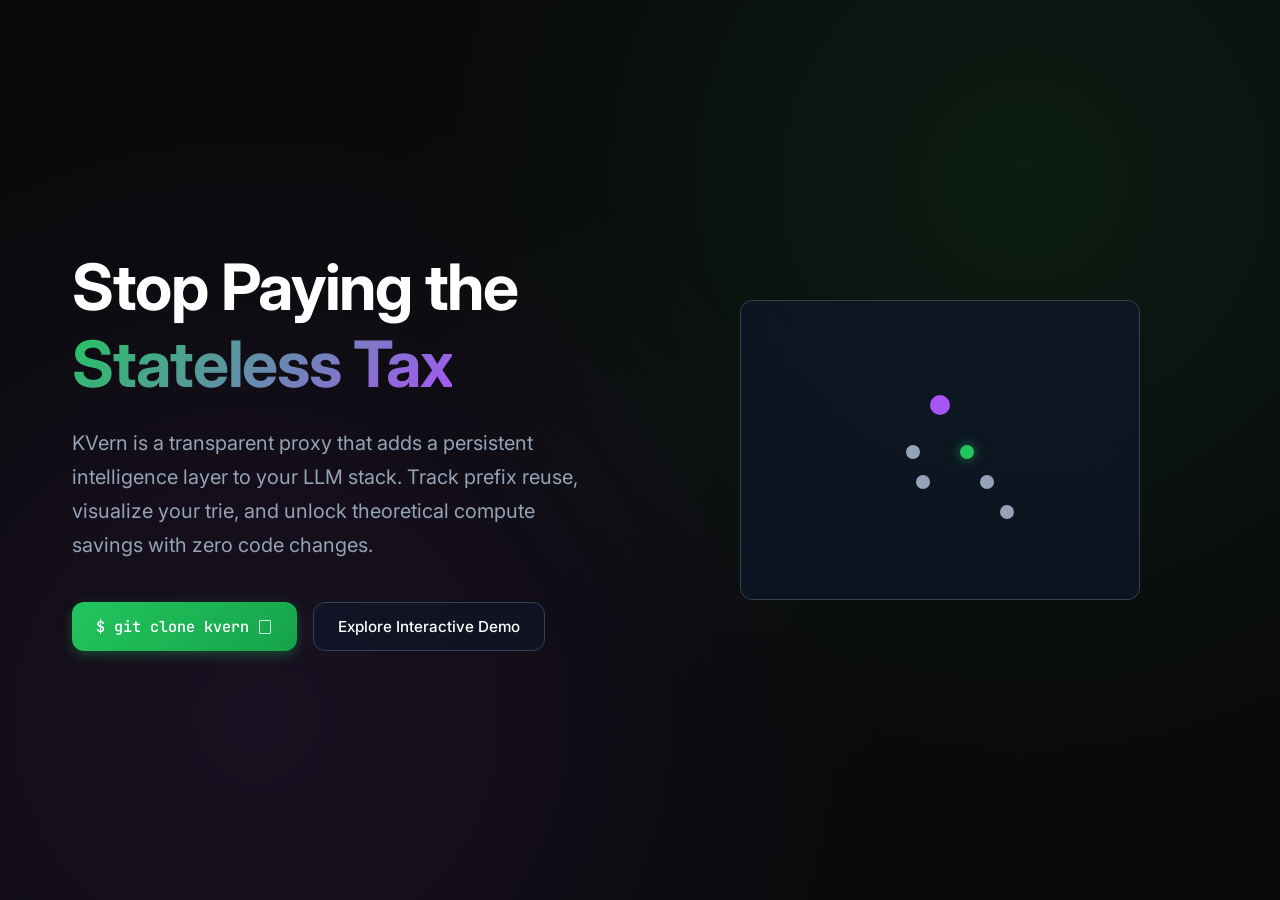
==== website/public/index.html @ 0e17a2d0 "put all the code at once (no fcking idea what the actual code is, will look at these later)" ====
<!DOCTYPE html>
<html lang="en">
<head>
    <meta charset="UTF-8">
    <meta name="viewport" content="width=device-width, initial-scale=1.0">
    <title>KVern - Stop Paying the Stateless Tax</title>
    <link rel="stylesheet" href="styles/main.css">
    <link rel="stylesheet" href="styles/components.css">
    <link rel="stylesheet" href="styles/animations.css">
    <link rel="preconnect" href="https://fonts.googleapis.com">
    <link rel="preconnect" href="https://fonts.gstatic.com" crossorigin>
    <link href="https://fonts.googleapis.com/css2?family=Inter:wght@400;500;600;700&family=JetBrains+Mono:wght@400;500&display=swap" rel="stylesheet">
</head>
<body>
    <!-- Hero Section -->
    <section id="hero" class="hero-section">
        <div class="container">
            <div class="hero-content">
                <h1 class="hero-title">
                    Stop Paying the <span class="accent-text">Stateless Tax</span>
                </h1>
                <p class="hero-subtitle">
                    KVern is a transparent proxy that adds a persistent intelligence layer to your LLM stack. 
                    Track prefix reuse, visualize your trie, and unlock theoretical compute savings with zero code changes.
                </p>
                
                <div class="hero-buttons">
                    <button class="btn-primary" id="clone-btn">
                        <span class="mono-text">$ git clone kvern</span>
                        <svg class="copy-icon" width="16" height="16" viewBox="0 0 16 16" fill="currentColor">
                            <path d="M3.5 2a.5.5 0 0 0-.5.5v11a.5.5 0 0 0 .5.5h9a.5.5 0 0 0 .5-.5v-11a.5.5 0 0 0-.5-.5h-9zm0-1h9a1.5 1.5 0 0 1 1.5 1.5v11a1.5 1.5 0 0 1-1.5 1.5h-9A1.5 1.5 0 0 1 2 13.5v-11A1.5 1.5 0 0 1 3.5 1z"/>
                        </svg>
                    </button>
                    <button class="btn-secondary">
                        Explore Interactive Demo
                    </button>
                </div>
            </div>
            
            <div class="hero-visual">
                <div class="trie-animation">
                    <div class="token-flow">
                        <div class="token"></div>
                        <div class="token"></div>
                        <div class="token"></div>
                    </div>
                    <div class="trie-structure">
                        <div class="trie-node root">
                            <div class="trie-node child hit">
                                <div class="trie-node child">
                                    <div class="trie-node child"></div>
                                </div>
                            </div>
                            <div class="trie-node child">
                                <div class="trie-node child"></div>
                            </div>
                        </div>
                    </div>
                </div>
            </div>
        </div>
    </section>

    <script src="scripts/main.js"></script>
    <script src="scripts/animations.js"></script>
</body>
</html>
---- website/public/styles/main.css ----
/* ===== CSS VARIABLES ===== */
:root {
    /* Color Palette - Cyber Infrastructure Theme */
    --bg-primary: #0A0A0B;
    --bg-secondary: #020617;
    --bg-glass: rgba(15, 23, 42, 0.7);
    --accent-green: #22C55E;
    --accent-violet: #A855F7;
    --text-gray: #94A3B8;
    --text-white: #FFFFFF;
    --text-dim: #64748B;
    --border-gray: #334155;
    
    /* Typography */
    --font-primary: 'Inter', -apple-system, BlinkMacSystemFont, sans-serif;
    --font-mono: 'JetBrains Mono', monospace;
    
    /* Spacing */
    --container-max: 1200px;
    --section-padding: 4rem 0;
    --element-gap: 1.5rem;
    
    /* Effects */
    --glass-blur: blur(12px);
    --border-radius: 0.75rem;
    --transition-smooth: all 0.3s cubic-bezier(0.4, 0, 0.2, 1);
}

/* ===== RESET & BASE ===== */
* {
    margin: 0;
    padding: 0;
    box-sizing: border-box;
}

html {
    scroll-behavior: smooth;
}

body {
    font-family: var(--font-primary);
    background: var(--bg-primary);
    color: var(--text-white);
    line-height: 1.6;
    overflow-x: hidden;
}

/* Subtle background gradient */
body::before {
    content: '';
    position: fixed;
    top: 0;
    left: 0;
    width: 100%;
    height: 100%;
    background: radial-gradient(circle at 20% 80%, rgba(168, 85, 247, 0.1) 0%, transparent 50%),
                radial-gradient(circle at 80% 20%, rgba(34, 197, 94, 0.1) 0%, transparent 50%);
    pointer-events: none;
    z-index: -1;
}

/* ===== TYPOGRAPHY ===== */
h1, h2, h3, h4, h5, h6 {
    font-weight: 600;
    line-height: 1.2;
}

.mono-text {
    font-family: var(--font-mono);
    font-weight: 500;
}

.accent-text {
    background: linear-gradient(135deg, var(--accent-green), var(--accent-violet));
    -webkit-background-clip: text;
    -webkit-text-fill-color: transparent;
    background-clip: text;
}

/* ===== LAYOUT ===== */
.container {
    max-width: var(--container-max);
    margin: 0 auto;
    padding: 0 2rem;
}

/* ===== HERO SECTION ===== */
.hero-section {
    min-height: 100vh;
    display: flex;
    align-items: center;
    position: relative;
    padding: var(--section-padding);
}

.hero-section .container {
    display: grid;
    grid-template-columns: 1fr 1fr;
    gap: 4rem;
    align-items: center;
}

.hero-content {
    z-index: 2;
}

.hero-title {
    font-size: clamp(2.5rem, 5vw, 4rem);
    font-weight: 700;
    margin-bottom: 1.5rem;
    letter-spacing: -0.02em;
}

.hero-subtitle {
    font-size: 1.25rem;
    color: var(--text-gray);
    margin-bottom: 2.5rem;
    line-height: 1.7;
}

.hero-buttons {
    display: flex;
    gap: 1rem;
    flex-wrap: wrap;
}

/* ===== BUTTONS ===== */
.btn-primary,
.btn-secondary {
    padding: 0.875rem 1.5rem;
    border: none;
    border-radius: var(--border-radius);
    font-family: var(--font-primary);
    font-size: 0.95rem;
    font-weight: 500;
    cursor: pointer;
    transition: var(--transition-smooth);
    display: inline-flex;
    align-items: center;
    gap: 0.5rem;
    text-decoration: none;
}

.btn-primary {
    background: linear-gradient(135deg, var(--accent-green), #16a34a);
    color: white;
    box-shadow: 0 4px 12px rgba(34, 197, 94, 0.3);
}

.btn-primary:hover {
    transform: translateY(-2px);
    box-shadow: 0 6px 20px rgba(34, 197, 94, 0.4);
}

.btn-secondary {
    background: var(--bg-glass);
    color: var(--text-white);
    border: 1px solid var(--border-gray);
    backdrop-filter: var(--glass-blur);
}

.btn-secondary:hover {
    background: rgba(15, 23, 42, 0.9);
    border-color: var(--accent-violet);
}

.copy-icon {
    opacity: 0.8;
    transition: var(--transition-smooth);
}

.btn-primary:hover .copy-icon {
    opacity: 1;
}

/* ===== HERO VISUAL ===== */
.hero-visual {
    display: flex;
    justify-content: center;
    align-items: center;
}

.trie-animation {
    width: 400px;
    height: 300px;
    position: relative;
    border: 1px solid var(--border-gray);
    border-radius: var(--border-radius);
    background: var(--bg-glass);
    backdrop-filter: var(--glass-blur);
    display: flex;
    align-items: center;
    justify-content: center;
    overflow: hidden;
}

/* ===== RESPONSIVE ===== */
@media (max-width: 768px) {
    .hero-section .container {
        grid-template-columns: 1fr;
        gap: 3rem;
        text-align: center;
    }
    
    .hero-buttons {
        justify-content: center;
    }
    
    .trie-animation {
        width: 100%;
        max-width: 350px;
        height: 250px;
    }
    
    .container {
        padding: 0 1rem;
    }
}

@media (max-width: 480px) {
    .hero-title {
        font-size: 2rem;
    }
    
    .hero-subtitle {
        font-size: 1.1rem;
    }
    
    .hero-buttons {
        flex-direction: column;
        align-items: center;
    }
    
    .btn-primary,
    .btn-secondary {
        width: 100%;
        max-width: 280px;
        justify-content: center;
    }
}
---- website/public/styles/components.css ----
/* ===== COMPONENT STYLES ===== */

/* Glassmorphism Cards */
.glass-card {
    background: var(--bg-glass);
    backdrop-filter: var(--glass-blur);
    border: 1px solid var(--border-gray);
    border-radius: var(--border-radius);
    padding: 1.5rem;
    transition: var(--transition-smooth);
}

.glass-card:hover {
    border-color: var(--accent-violet);
    transform: translateY(-2px);
}

/* Trie Structure Visual */
.trie-structure {
    position: relative;
    width: 200px;
    height: 150px;
}

.trie-node {
    position: absolute;
    width: 16px;
    height: 16px;
    background: var(--text-gray);
    border-radius: 50%;
    transition: var(--transition-smooth);
}

.trie-node.root {
    top: 20px;
    left: 50%;
    transform: translateX(-50%);
    background: var(--accent-violet);
    width: 20px;
    height: 20px;
}

.trie-node.child {
    width: 14px;
    height: 14px;
}

.trie-node.hit {
    background: var(--accent-green);
    box-shadow: 0 0 12px rgba(34, 197, 94, 0.6);
}

/* Token Flow Animation */
.token-flow {
    position: absolute;
    left: 20px;
    top: 50%;
    transform: translateY(-50%);
    width: 120px;
    height: 4px;
    background: linear-gradient(90deg, transparent, var(--accent-green), transparent);
    opacity: 0;
}

.token {
    position: absolute;
    width: 8px;
    height: 8px;
    background: var(--accent-green);
    border-radius: 50%;
    box-shadow: 0 0 8px rgba(34, 197, 94, 0.8);
}

/* Code Snippets */
.code-snippet {
    background: #0F0F23;
    border: 1px solid var(--border-gray);
    border-radius: var(--border-radius);
    padding: 1.5rem;
    font-family: var(--font-mono);
    font-size: 0.875rem;
    color: var(--text-gray);
    overflow-x: auto;
    position: relative;
}

.code-snippet::before {
    content: '';
    position: absolute;
    top: 0;
    left: 0;
    right: 0;
    height: 3px;
    background: linear-gradient(90deg, var(--accent-green), var(--accent-violet));
    border-radius: var(--border-radius) var(--border-radius) 0 0;
}

.code-highlight {
    color: var(--accent-green);
}

/* Metrics Display */
.metric-card {
    text-align: center;
    padding: 1.5rem;
}

.metric-value {
    font-size: 2.5rem;
    font-weight: 700;
    color: var(--accent-green);
    margin-bottom: 0.5rem;
}

.metric-label {
    color: var(--text-gray);
    font-size: 0.875rem;
    text-transform: uppercase;
    letter-spacing: 0.05em;
}

/* Feature Grid */
.feature-grid {
    display: grid;
    grid-template-columns: repeat(auto-fit, minmax(300px, 1fr));
    gap: 2rem;
    margin: 3rem 0;
}

.feature-card {
    padding: 2rem;
    text-align: center;
}

.feature-icon {
    width: 64px;
    height: 64px;
    margin: 0 auto 1.5rem;
    background: linear-gradient(135deg, var(--accent-green), var(--accent-violet));
    border-radius: 50%;
    display: flex;
    align-items: center;
    justify-content: center;
}

.feature-title {
    font-size: 1.25rem;
    margin-bottom: 1rem;
    color: var(--text-white);
}

.feature-description {
    color: var(--text-gray);
    line-height: 1.6;
}

/* Navigation (for future sections) */
.nav-header {
    position: fixed;
    top: 0;
    left: 0;
    right: 0;
    background: var(--bg-glass);
    backdrop-filter: var(--glass-blur);
    border-bottom: 1px solid var(--border-gray);
    padding: 1rem 0;
    z-index: 100;
    transition: var(--transition-smooth);
    transform: translateY(-100%);
}

.nav-header.visible {
    transform: translateY(0);
}

.nav-content {
    display: flex;
    justify-content: space-between;
    align-items: center;
}

.logo {
    font-size: 1.5rem;
    font-weight: 700;
    color: var(--text-white);
    text-decoration: none;
}

/* Utility Classes */
.text-center { text-align: center; }
.text-left { text-align: left; }
.text-right { text-align: right; }

.mb-1 { margin-bottom: 0.5rem; }
.mb-2 { margin-bottom: 1rem; }
.mb-3 { margin-bottom: 1.5rem; }
.mb-4 { margin-bottom: 2rem; }

.mt-1 { margin-top: 0.5rem; }
.mt-2 { margin-top: 1rem; }
.mt-3 { margin-top: 1.5rem; }
.mt-4 { margin-top: 2rem; }

.opacity-70 { opacity: 0.7; }
.opacity-80 { opacity: 0.8; }
.opacity-90 { opacity: 0.9; }
---- website/public/styles/animations.css ----
/* ===== ANIMATIONS ===== */

/* Trie Animation Keyframes */
@keyframes tokenFlow {
    0% {
        opacity: 0;
        transform: translateX(-40px);
    }
    50% {
        opacity: 1;
    }
    100% {
        opacity: 0;
        transform: translateX(120px);
    }
}

@keyframes trieHit {
    0% {
        box-shadow: 0 0 0 rgba(34, 197, 94, 0);
    }
    50% {
        box-shadow: 0 0 20px rgba(34, 197, 94, 0.8);
    }
    100% {
        box-shadow: 0 0 12px rgba(34, 197, 94, 0.6);
    }
}

@keyframes pulseGlow {
    0%, 100% {
        box-shadow: 0 0 5px rgba(168, 85, 247, 0.5);
    }
    50% {
        box-shadow: 0 0 25px rgba(168, 85, 247, 0.8);
    }
}

@keyframes fadeInUp {
    from {
        opacity: 0;
        transform: translateY(30px);
    }
    to {
        opacity: 1;
        transform: translateY(0);
    }
}

@keyframes slideInLeft {
    from {
        opacity: 0;
        transform: translateX(-30px);
    }
    to {
        opacity: 1;
        transform: translateX(0);
    }
}

@keyframes slideInRight {
    from {
        opacity: 0;
        transform: translateX(30px);
    }
    to {
        opacity: 1;
        transform: translateX(0);
    }
}

/* Animation Classes */
.animate-token-flow {
    animation: tokenFlow 2s ease-in-out infinite;
}

.animate-trie-hit {
    animation: trieHit 1s ease-in-out;
}

.animate-pulse-glow {
    animation: pulseGlow 2s ease-in-out infinite;
}

.animate-fade-in-up {
    animation: fadeInUp 0.8s ease-out forwards;
    opacity: 0;
}

.animate-slide-in-left {
    animation: slideInLeft 0.8s ease-out forwards;
    opacity: 0;
}

.animate-slide-in-right {
    animation: slideInRight 0.8s ease-out forwards;
    opacity: 0;
}

/* Trie Animation Sequence */
.trie-animation.active .token-flow {
    opacity: 1;
    animation: tokenFlow 3s ease-in-out infinite;
}

.trie-animation.active .token:nth-child(1) {
    animation-delay: 0s;
}

.trie-animation.active .token:nth-child(2) {
    animation-delay: 0.3s;
}

.trie-animation.active .token:nth-child(3) {
    animation-delay: 0.6s;
}

/* Trie Node Positioning */
.trie-structure .trie-node.child:nth-child(1) {
    top: 50px;
    left: 30px;
}

.trie-structure .trie-node.child:nth-child(1) .trie-node:first-child {
    top: 30px;
    left: -10px;
}

.trie-structure .trie-node.child:nth-child(1) .trie-node:last-child {
    top: 30px;
    left: 20px;
}

.trie-structure .trie-node.child:nth-child(2) {
    top: 50px;
    right: 30px;
}

.trie-structure .trie-node.child:nth-child(2) .trie-node {
    top: 30px;
    left: 10px;
}

/* Hover Animations */
.btn-primary,
.btn-secondary {
    transition: all 0.3s cubic-bezier(0.4, 0, 0.2, 1);
}

.btn-primary:hover {
    transform: translateY(-2px);
}

.btn-secondary:hover {
    transform: translateY(-1px);
}

/* Card Hover Effects */
.glass-card {
    transition: all 0.4s cubic-bezier(0.4, 0, 0.2, 1);
}

.glass-card:hover {
    transform: translateY(-4px);
}

/* Text Animations */
.hero-title {
    animation: fadeInUp 1s ease-out 0.2s both;
}

.hero-subtitle {
    animation: fadeInUp 1s ease-out 0.4s both;
}

.hero-buttons {
    animation: fadeInUp 1s ease-out 0.6s both;
}

.hero-visual {
    animation: slideInRight 1s ease-out 0.8s both;
}

/* Intersection Observer Animations */
.scroll-reveal {
    opacity: 0;
    transform: translateY(30px);
    transition: all 0.8s cubic-bezier(0.4, 0, 0.2, 1);
}

.scroll-reveal.revealed {
    opacity: 1;
    transform: translateY(0);
}

/* Loading States */
.loading {
    position: relative;
    overflow: hidden;
}

.loading::after {
    content: '';
    position: absolute;
    top: 0;
    left: -100%;
    width: 100%;
    height: 100%;
    background: linear-gradient(
        90deg,
        transparent,
        rgba(255, 255, 255, 0.1),
        transparent
    );
    animation: loading-shimmer 1.5s infinite;
}

@keyframes loading-shimmer {
    0% {
        left: -100%;
    }
    100% {
        left: 100%;
    }
}

/* Performance Optimizations */
.trie-animation,
.token-flow,
.trie-node {
    will-change: transform, opacity;
}

/* Reduce motion for accessibility */
@media (prefers-reduced-motion: reduce) {
    *,
    *::before,
    *::after {
        animation-duration: 0.01ms !important;
        animation-iteration-count: 1 !important;
        transition-duration: 0.01ms !important;
    }
    
    .trie-animation.active .token-flow,
    .animate-token-flow,
    .animate-trie-hit,
    .animate-pulse-glow {
        animation: none;
    }
}
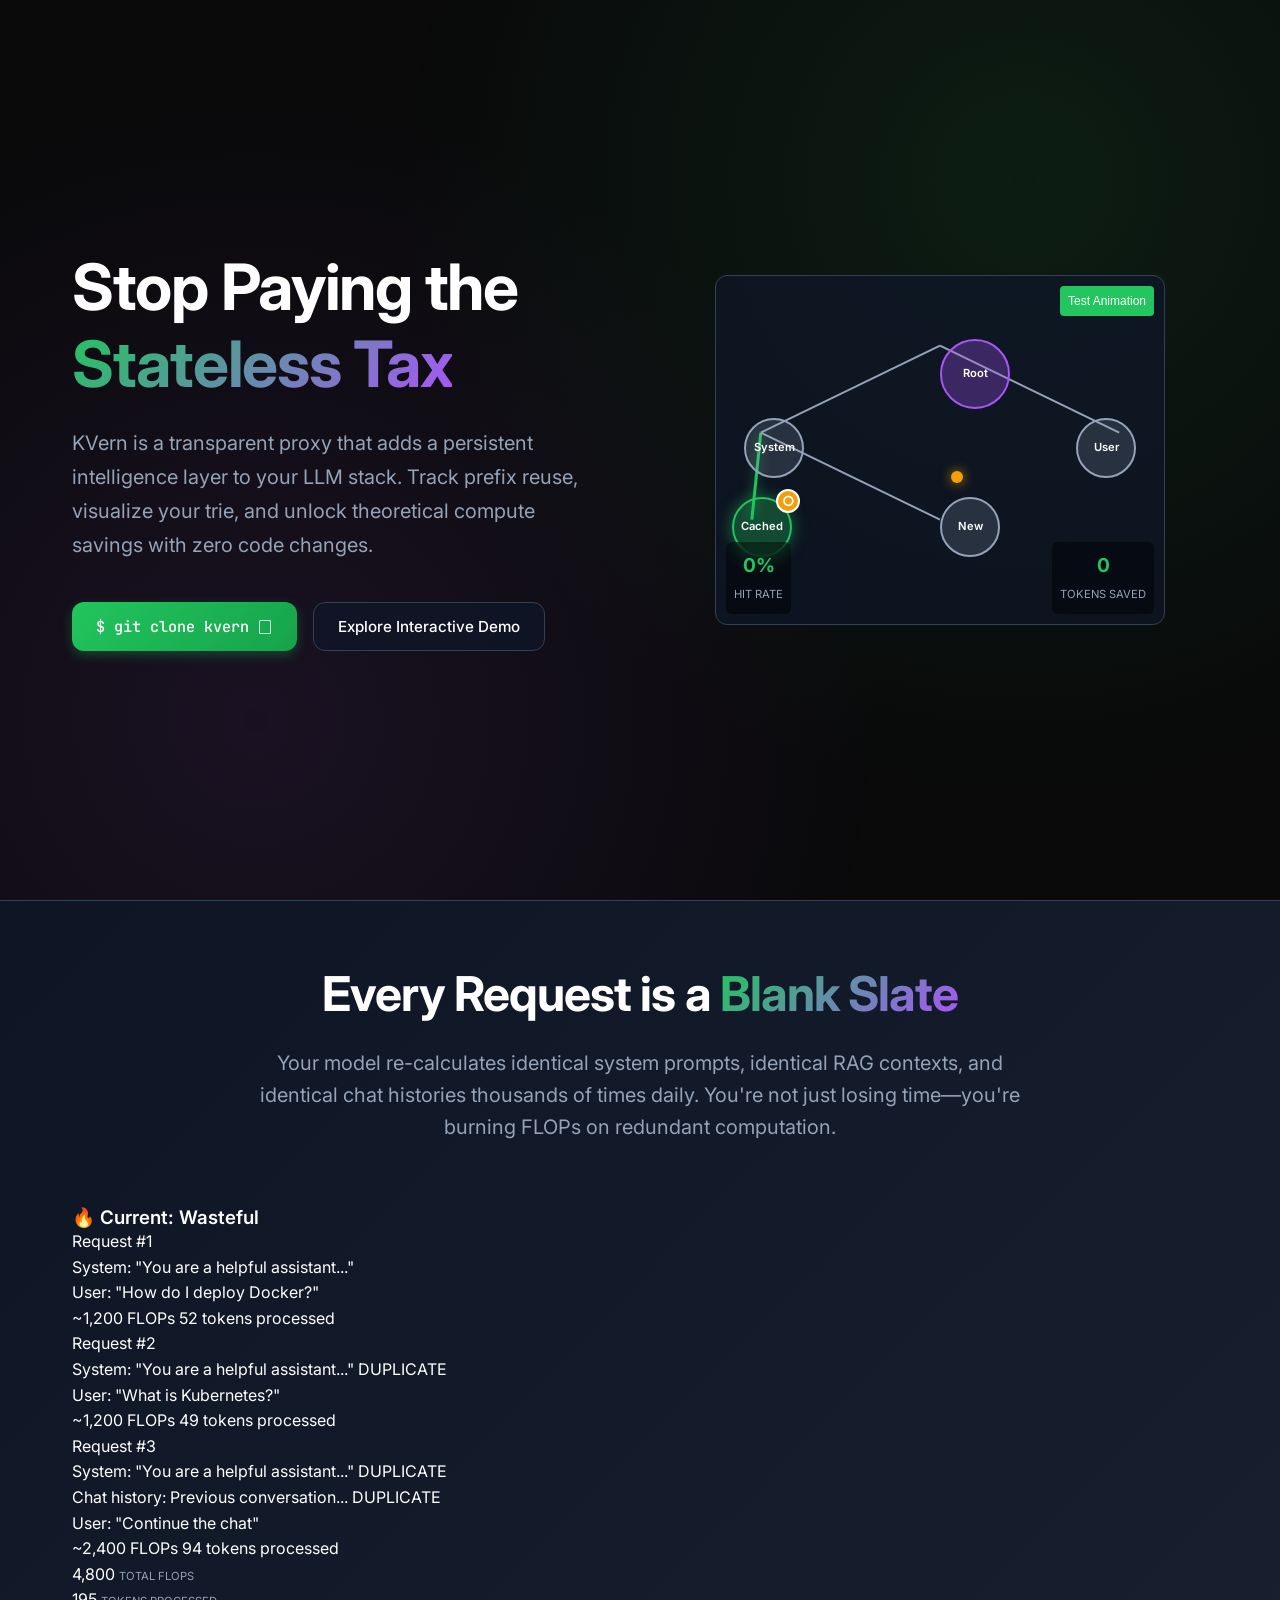
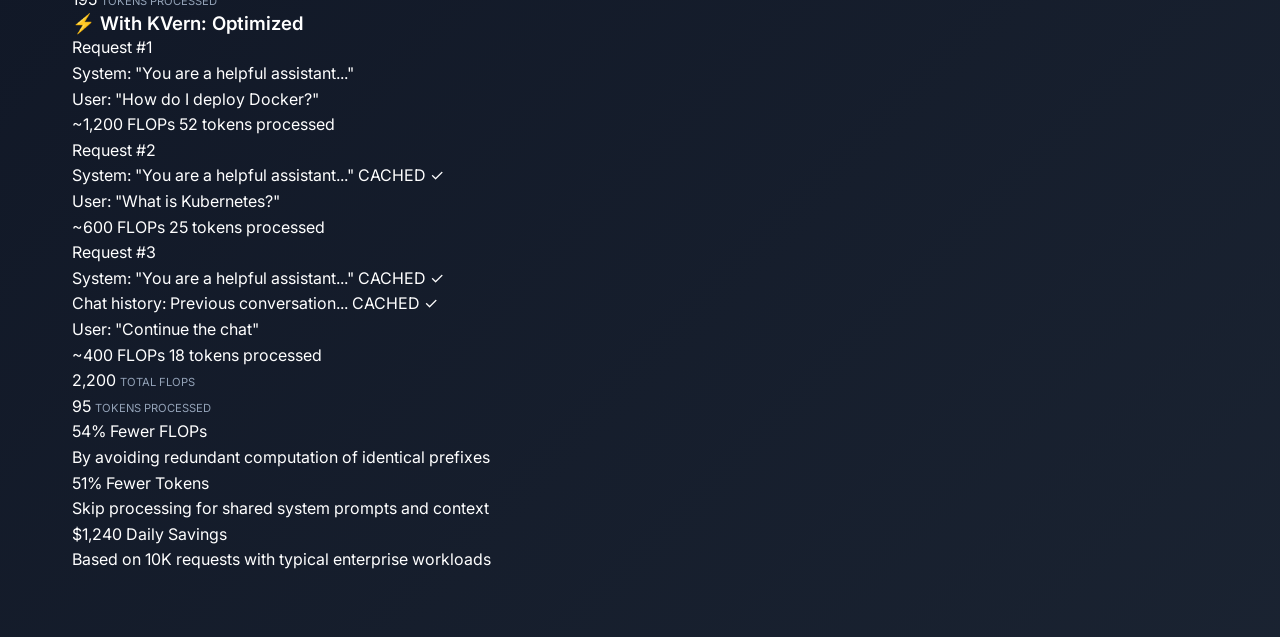
==== commit 6d2f4751: "adding components for websites" ====
--- a/website/public/index.html
+++ b/website/public/index.html
@@ -38,22 +38,226 @@
             </div>
             
             <div class="hero-visual">
-                <div class="trie-animation">
-                    <div class="token-flow">
-                        <div class="token"></div>
-                        <div class="token"></div>
-                        <div class="token"></div>
-                    </div>
-                    <div class="trie-structure">
-                        <div class="trie-node root">
-                            <div class="trie-node child hit">
-                                <div class="trie-node child">
-                                    <div class="trie-node child"></div>
-                                </div>
-                            </div>
-                            <div class="trie-node child">
-                                <div class="trie-node child"></div>
-                            </div>
+                <div class="trie-animation" id="trie-demo">
+                    <div class="animation-container">
+                        <!-- Token Flow Path -->
+                        <div class="token-flow-path">
+                            <div class="token token-1"></div>
+                            <div class="token token-2"></div>
+                            <div class="token token-3"></div>
+                        </div>
+                        
+                        <!-- Trie Structure -->
+                        <div class="trie-structure">
+                            <div class="trie-node root-node" id="root">
+                                <div class="node-label">Root</div>
+                            </div>
+                            <div class="trie-node level-1 left" id="node1">
+                                <div class="node-label">System</div>
+                            </div>
+                            <div class="trie-node level-1 right" id="node2">
+                                <div class="node-label">User</div>
+                            </div>
+                            <div class="trie-node level-2 left hit-node" id="hitnode">
+                                <div class="node-label">Cached</div>
+                                <div class="hit-indicator">✓</div>
+                            </div>
+                            <div class="trie-node level-2 center" id="node4">
+                                <div class="node-label">New</div>
+                            </div>
+                        </div>
+                        
+                        <!-- Connection Lines -->
+                        <svg class="connection-lines" width="100%" height="100%">
+                            <line x1="50%" y1="20%" x2="10%" y2="45%" stroke="#94A3B8" stroke-width="2"/>
+                            <line x1="50%" y1="20%" x2="90%" y2="45%" stroke="#94A3B8" stroke-width="2"/>
+                            <line x1="10%" y1="45%" x2="8%" y2="70%" stroke="#22C55E" stroke-width="3" class="hit-line"/>
+                            <line x1="10%" y1="45%" x2="50%" y2="70%" stroke="#94A3B8" stroke-width="2"/>
+                        </svg>
+                        
+                        <!-- Stats Display -->
+                        <div class="trie-stats">
+                            <div class="stat-item">
+                                <span class="stat-value" id="cache-hits">0%</span>
+                                <span class="stat-label">Hit Rate</span>
+                            </div>
+                            <div class="stat-item">
+                                <span class="stat-value" id="tokens-saved">0</span>
+                                <span class="stat-label">Tokens Saved</span>
+                            </div>
+                        </div>
+                        
+                        <!-- Debug Button -->
+                        <button id="test-animation" style="position: absolute; top: 10px; right: 10px; padding: 8px; background: #22C55E; color: white; border: none; border-radius: 4px; font-size: 12px; z-index: 10; cursor: pointer;">
+                            Test Random Path
+                        </button>
+                    </div>
+                </div>
+            </div>
+        </div>
+    </section>
+
+    <!-- Problem Statement Section -->
+    <section id="problem" class="problem-section">
+        <div class="container">
+            <div class="section-header">
+                <h2 class="section-title">
+                    Every Request is a <span class="accent-text">Blank Slate</span>
+                </h2>
+                <p class="section-subtitle">
+                    Your model re-calculates identical system prompts, identical RAG contexts, and identical chat histories 
+                    thousands of times daily. You're not just losing time—you're burning FLOPs on redundant computation.
+                </p>
+            </div>
+            
+            <div class="problem-visual">
+                <div class="comparison-container">
+                    <!-- Wasteful Flow -->
+                    <div class="flow-card wasteful">
+                        <h3 class="flow-title">
+                            <span class="flow-icon">🔥</span>
+                            Current: Wasteful
+                        </h3>
+                        
+                        <div class="request-flow">
+                            <div class="request-item">
+                                <div class="request-header">Request #1</div>
+                                <div class="prompt-parts">
+                                    <div class="prompt-part system">System: "You are a helpful assistant..."</div>
+                                    <div class="prompt-part user">User: "How do I deploy Docker?"</div>
+                                </div>
+                                <div class="computation">
+                                    <span class="compute-cost">~1,200 FLOPs</span>
+                                    <span class="tokens">52 tokens processed</span>
+                                </div>
+                            </div>
+                            
+                            <div class="request-item">
+                                <div class="request-header">Request #2</div>
+                                <div class="prompt-parts">
+                                    <div class="prompt-part system duplicate">System: "You are a helpful assistant..." <span class="duplicate-tag">DUPLICATE</span></div>
+                                    <div class="prompt-part user">User: "What is Kubernetes?"</div>
+                                </div>
+                                <div class="computation">
+                                    <span class="compute-cost">~1,200 FLOPs</span>
+                                    <span class="tokens">49 tokens processed</span>
+                                </div>
+                            </div>
+                            
+                            <div class="request-item">
+                                <div class="request-header">Request #3</div>
+                                <div class="prompt-parts">
+                                    <div class="prompt-part system duplicate">System: "You are a helpful assistant..." <span class="duplicate-tag">DUPLICATE</span></div>
+                                    <div class="prompt-part chat duplicate">Chat history: Previous conversation... <span class="duplicate-tag">DUPLICATE</span></div>
+                                    <div class="prompt-part user">User: "Continue the chat"</div>
+                                </div>
+                                <div class="computation">
+                                    <span class="compute-cost">~2,400 FLOPs</span>
+                                    <span class="tokens">94 tokens processed</span>
+                                </div>
+                            </div>
+                        </div>
+                        
+                        <div class="flow-summary wasteful">
+                            <div class="summary-stat">
+                                <span class="stat-number">4,800</span>
+                                <span class="stat-label">Total FLOPs</span>
+                            </div>
+                            <div class="summary-stat">
+                                <span class="stat-number">195</span>
+                                <span class="stat-label">Tokens Processed</span>
+                            </div>
+                        </div>
+                    </div>
+                    
+                    <!-- Optimized Flow -->
+                    <div class="flow-card optimized">
+                        <h3 class="flow-title">
+                            <span class="flow-icon">⚡</span>
+                            With KVern: Optimized
+                        </h3>
+                        
+                        <div class="request-flow">
+                            <div class="request-item">
+                                <div class="request-header">Request #1</div>
+                                <div class="prompt-parts">
+                                    <div class="prompt-part system">System: "You are a helpful assistant..."</div>
+                                    <div class="prompt-part user">User: "How do I deploy Docker?"</div>
+                                </div>
+                                <div class="computation">
+                                    <span class="compute-cost">~1,200 FLOPs</span>
+                                    <span class="tokens">52 tokens processed</span>
+                                </div>
+                            </div>
+                            
+                            <div class="request-item cached">
+                                <div class="request-header">Request #2</div>
+                                <div class="prompt-parts">
+                                    <div class="prompt-part system cached">System: "You are a helpful assistant..." <span class="cache-tag">CACHED ✓</span></div>
+                                    <div class="prompt-part user">User: "What is Kubernetes?"</div>
+                                </div>
+                                <div class="computation">
+                                    <span class="compute-cost">~600 FLOPs</span>
+                                    <span class="tokens">25 tokens processed</span>
+                                </div>
+                            </div>
+                            
+                            <div class="request-item cached">
+                                <div class="request-header">Request #3</div>
+                                <div class="prompt-parts">
+                                    <div class="prompt-part system cached">System: "You are a helpful assistant..." <span class="cache-tag">CACHED ✓</span></div>
+                                    <div class="prompt-part chat cached">Chat history: Previous conversation... <span class="cache-tag">CACHED ✓</span></div>
+                                    <div class="prompt-part user">User: "Continue the chat"</div>
+                                </div>
+                                <div class="computation">
+                                    <span class="compute-cost">~400 FLOPs</span>
+                                    <span class="tokens">18 tokens processed</span>
+                                </div>
+                            </div>
+                        </div>
+                        
+                        <div class="flow-summary optimized">
+                            <div class="summary-stat">
+                                <span class="stat-number">2,200</span>
+                                <span class="stat-label">Total FLOPs</span>
+                            </div>
+                            <div class="summary-stat">
+                                <span class="stat-number">95</span>
+                                <span class="stat-label">Tokens Processed</span>
+                            </div>
+                        </div>
+                    </div>
+                </div>
+                
+                <!-- Savings Summary -->
+                <div class="savings-summary">
+                    <div class="savings-card">
+                        <div class="savings-stat">
+                            <span class="savings-number">54%</span>
+                            <span class="savings-label">Fewer FLOPs</span>
+                        </div>
+                        <div class="savings-description">
+                            By avoiding redundant computation of identical prefixes
+                        </div>
+                    </div>
+                    
+                    <div class="savings-card">
+                        <div class="savings-stat">
+                            <span class="savings-number">51%</span>
+                            <span class="savings-label">Fewer Tokens</span>
+                        </div>
+                        <div class="savings-description">
+                            Skip processing for shared system prompts and context
+                        </div>
+                    </div>
+                    
+                    <div class="savings-card">
+                        <div class="savings-stat">
+                            <span class="savings-number">$1,240</span>
+                            <span class="savings-label">Daily Savings</span>
+                        </div>
+                        <div class="savings-description">
+                            Based on 10K requests with typical enterprise workloads
                         </div>
                     </div>
                 </div>
@@ -63,5 +267,21 @@
 
     <script src="scripts/main.js"></script>
     <script src="scripts/animations.js"></script>
+    
+    <script>
+        // Immediate feedback
+        console.log('🎯 Scripts loaded');
+        setTimeout(() => {
+            const testBtn = document.getElementById('test-animation');
+            if (testBtn) {
+                testBtn.style.background = '#A855F7';
+                testBtn.textContent = 'JS Loaded ✓';
+                setTimeout(() => {
+                    testBtn.style.background = '#22C55E';
+                    testBtn.textContent = 'Test Animation';
+                }, 1000);
+            }
+        }, 100);
+    </script>
 </body>
 </html>
--- a/website/public/styles/main.css
+++ b/website/public/styles/main.css
@@ -173,6 +173,18 @@
     opacity: 1;
 }
 
+/* Copy button states */
+.btn-primary.copied {
+    transform: translateY(-2px);
+    box-shadow: 0 6px 20px rgba(34, 197, 94, 0.6);
+}
+
+.btn-primary:disabled {
+    opacity: 0.7;
+    cursor: not-allowed;
+    transform: none;
+}
+
 /* ===== HERO VISUAL ===== */
 .hero-visual {
     display: flex;
@@ -193,7 +205,37 @@
     justify-content: center;
     overflow: hidden;
 }
-
+/* ===== PROBLEM STATEMENT SECTION ===== */
+.problem-section {
+    padding: var(--section-padding);
+    background: linear-gradient(135deg, rgba(15, 23, 42, 0.8) 0%, rgba(30, 41, 59, 0.8) 100%);
+    border-top: 1px solid var(--border-gray);
+}
+
+.section-header {
+    text-align: center;
+    margin-bottom: 4rem;
+}
+
+.section-title {
+    font-size: clamp(2rem, 4vw, 3rem);
+    font-weight: 700;
+    margin-bottom: 1.5rem;
+    letter-spacing: -0.02em;
+}
+
+.section-subtitle {
+    font-size: 1.25rem;
+    color: var(--text-gray);
+    max-width: 800px;
+    margin: 0 auto;
+    line-height: 1.6;
+}
+
+.problem-visual {
+    max-width: 1400px;
+    margin: 0 auto;
+}
 /* ===== RESPONSIVE ===== */
 @media (max-width: 768px) {
     .hero-section .container {
@@ -208,12 +250,23 @@
     
     .trie-animation {
         width: 100%;
-        max-width: 350px;
-        height: 250px;
+        max-width: 380px;
+        height: 280px;
     }
     
     .container {
         padding: 0 1rem;
+    }
+    
+    .trie-node {
+        width: 50px;
+        height: 50px;
+        font-size: 0.65rem;
+    }
+    
+    .trie-node.root-node {
+        width: 60px;
+        height: 60px;
     }
 }
 
@@ -237,4 +290,20 @@
         max-width: 280px;
         justify-content: center;
     }
+    
+    .trie-animation {
+        max-width: 320px;
+        height: 250px;
+    }
+    
+    .trie-node {
+        width: 40px;
+        height: 40px;
+        font-size: 0.6rem;
+    }
+    
+    .trie-node.root-node {
+        width: 50px;
+        height: 50px;
+    }
 }
--- a/website/public/styles/components.css
+++ b/website/public/styles/components.css
@@ -15,60 +15,188 @@
     transform: translateY(-2px);
 }
 
-/* Trie Structure Visual */
+/* ===== TRIE ANIMATION VISUAL ===== */
+.hero-visual {
+    display: flex;
+    justify-content: center;
+    align-items: center;
+}
+
+.trie-animation {
+    width: 450px;
+    height: 350px;
+    position: relative;
+    border: 1px solid var(--border-gray);
+    border-radius: var(--border-radius);
+    background: var(--bg-glass);
+    backdrop-filter: var(--glass-blur);
+    overflow: hidden;
+}
+
+.animation-container {
+    position: relative;
+    width: 100%;
+    height: 100%;
+    padding: 1rem;
+}
+
+/* Token Flow Animation */
+.token-flow-path {
+    position: absolute;
+    top: 40%;
+    left: 10px;
+    width: 200px;
+    height: 4px;
+    z-index: 3;
+}
+
+.token {
+    position: absolute;
+    width: 12px;
+    height: 12px;
+    background: var(--accent-green);
+    border-radius: 50%;
+    box-shadow: 0 0 12px rgba(34, 197, 94, 0.8);
+    opacity: 0;
+    transform: translateX(0px);
+    top: -4px;
+}
+
+.token-1 { left: 0px; }
+.token-2 { left: 0px; }
+.token-3 { left: 0px; }
+
+/* Trie Nodes */
 .trie-structure {
     position: relative;
-    width: 200px;
-    height: 150px;
+    width: 100%;
+    height: 100%;
 }
 
 .trie-node {
     position: absolute;
-    width: 16px;
-    height: 16px;
-    background: var(--text-gray);
+    width: 60px;
+    height: 60px;
+    background: rgba(148, 163, 184, 0.2);
+    border: 2px solid var(--text-gray);
     border-radius: 50%;
+    display: flex;
+    align-items: center;
+    justify-content: center;
+    font-size: 0.75rem;
+    font-weight: 500;
+    color: var(--text-white);
     transition: var(--transition-smooth);
-}
-
-.trie-node.root {
-    top: 20px;
+    z-index: 2;
+}
+
+.trie-node.root-node {
+    top: 15%;
     left: 50%;
     transform: translateX(-50%);
-    background: var(--accent-violet);
-    width: 20px;
-    height: 20px;
-}
-
-.trie-node.child {
-    width: 14px;
-    height: 14px;
-}
-
-.trie-node.hit {
-    background: var(--accent-green);
-    box-shadow: 0 0 12px rgba(34, 197, 94, 0.6);
-}
-
-/* Token Flow Animation */
-.token-flow {
-    position: absolute;
-    left: 20px;
-    top: 50%;
-    transform: translateY(-50%);
-    width: 120px;
-    height: 4px;
-    background: linear-gradient(90deg, transparent, var(--accent-green), transparent);
-    opacity: 0;
-}
-
-.token {
-    position: absolute;
-    width: 8px;
-    height: 8px;
+    background: rgba(168, 85, 247, 0.3);
+    border-color: var(--accent-violet);
+    width: 70px;
+    height: 70px;
+}
+
+.trie-node.level-1.left {
+    top: 40%;
+    left: 3%;
+}
+
+.trie-node.level-1.right {
+    top: 40%;
+    right: 3%;
+}
+
+.trie-node.level-2.left {
+    top: 65%;
+    left: 0%;
+}
+
+.trie-node.level-2.center {
+    top: 65%;
+    left: 50%;
+    transform: translateX(-50%);
+}
+
+.trie-node.hit-node {
+    background: rgba(34, 197, 94, 0.3);
+    border-color: var(--accent-green);
+    box-shadow: 0 0 15px rgba(34, 197, 94, 0.5);
+}
+
+.node-label {
+    text-align: center;
+    font-size: 0.7rem;
+    line-height: 1;
+    font-weight: 600;
+}
+
+.hit-indicator {
+    position: absolute;
+    top: -10px;
+    right: -10px;
+    width: 24px;
+    height: 24px;
     background: var(--accent-green);
     border-radius: 50%;
-    box-shadow: 0 0 8px rgba(34, 197, 94, 0.8);
+    font-size: 14px;
+    display: flex;
+    align-items: center;
+    justify-content: center;
+    opacity: 0;
+    transform: scale(0);
+    transition: all 0.3s ease-out;
+    font-weight: bold;
+    color: white;
+    border: 2px solid white;
+}
+
+/* Connection Lines SVG */
+.connection-lines {
+    position: absolute;
+    top: 0;
+    left: 0;
+    z-index: 1;
+    pointer-events: none;
+}
+
+.hit-line {
+    filter: drop-shadow(0 0 6px rgba(34, 197, 94, 0.6));
+}
+
+/* Stats Display */
+.trie-stats {
+    position: absolute;
+    bottom: 10px;
+    left: 10px;
+    right: 10px;
+    display: flex;
+    justify-content: space-between;
+    z-index: 3;
+}
+
+.stat-item {
+    text-align: center;
+    background: rgba(0, 0, 0, 0.5);
+    padding: 0.5rem;
+    border-radius: 6px;
+    backdrop-filter: blur(8px);
+}
+
+.stat-value {
+    display: block;
+    font-size: 1.2rem;
+    font-weight: 700;
+    color: var(--accent-green);
+}
+
+.stat-label {
+    font-size: 0.7rem;
+    color: var(--text-gray);
+    text-transform: uppercase;
 }
 
 /* Code Snippets */
--- a/website/public/styles/animations.css
+++ b/website/public/styles/animations.css
@@ -1,32 +1,24 @@
-/* ===== ANIMATIONS ===== */
-
-/* Trie Animation Keyframes */
-@keyframes tokenFlow {
-    0% {
-        opacity: 0;
-        transform: translateX(-40px);
-    }
-    50% {
-        opacity: 1;
-    }
-    100% {
-        opacity: 0;
-        transform: translateX(120px);
-    }
-}
-
-@keyframes trieHit {
-    0% {
-        box-shadow: 0 0 0 rgba(34, 197, 94, 0);
-    }
-    50% {
-        box-shadow: 0 0 20px rgba(34, 197, 94, 0.8);
-    }
-    100% {
-        box-shadow: 0 0 12px rgba(34, 197, 94, 0.6);
-    }
-}
-
+/* ===== SIMPLIFIED TOKEN ANIMATIONS ===== */
+
+/* Remove complex keyframes, use direct JavaScript manipulation */
+.trie-animation.active .token {
+    /* Base state - animated via JavaScript */
+}
+
+.trie-animation.debug {
+    border: 2px solid #ff0000;
+}
+
+.trie-animation.debug .token {
+    opacity: 1;
+    background: #ff0000;
+}
+
+.trie-animation.debug .token-flow-path {
+    background: rgba(255, 0, 0, 0.2);
+}
+
+/* ===== EXISTING ANIMATIONS ===== */
 @keyframes pulseGlow {
     0%, 100% {
         box-shadow: 0 0 5px rgba(168, 85, 247, 0.5);
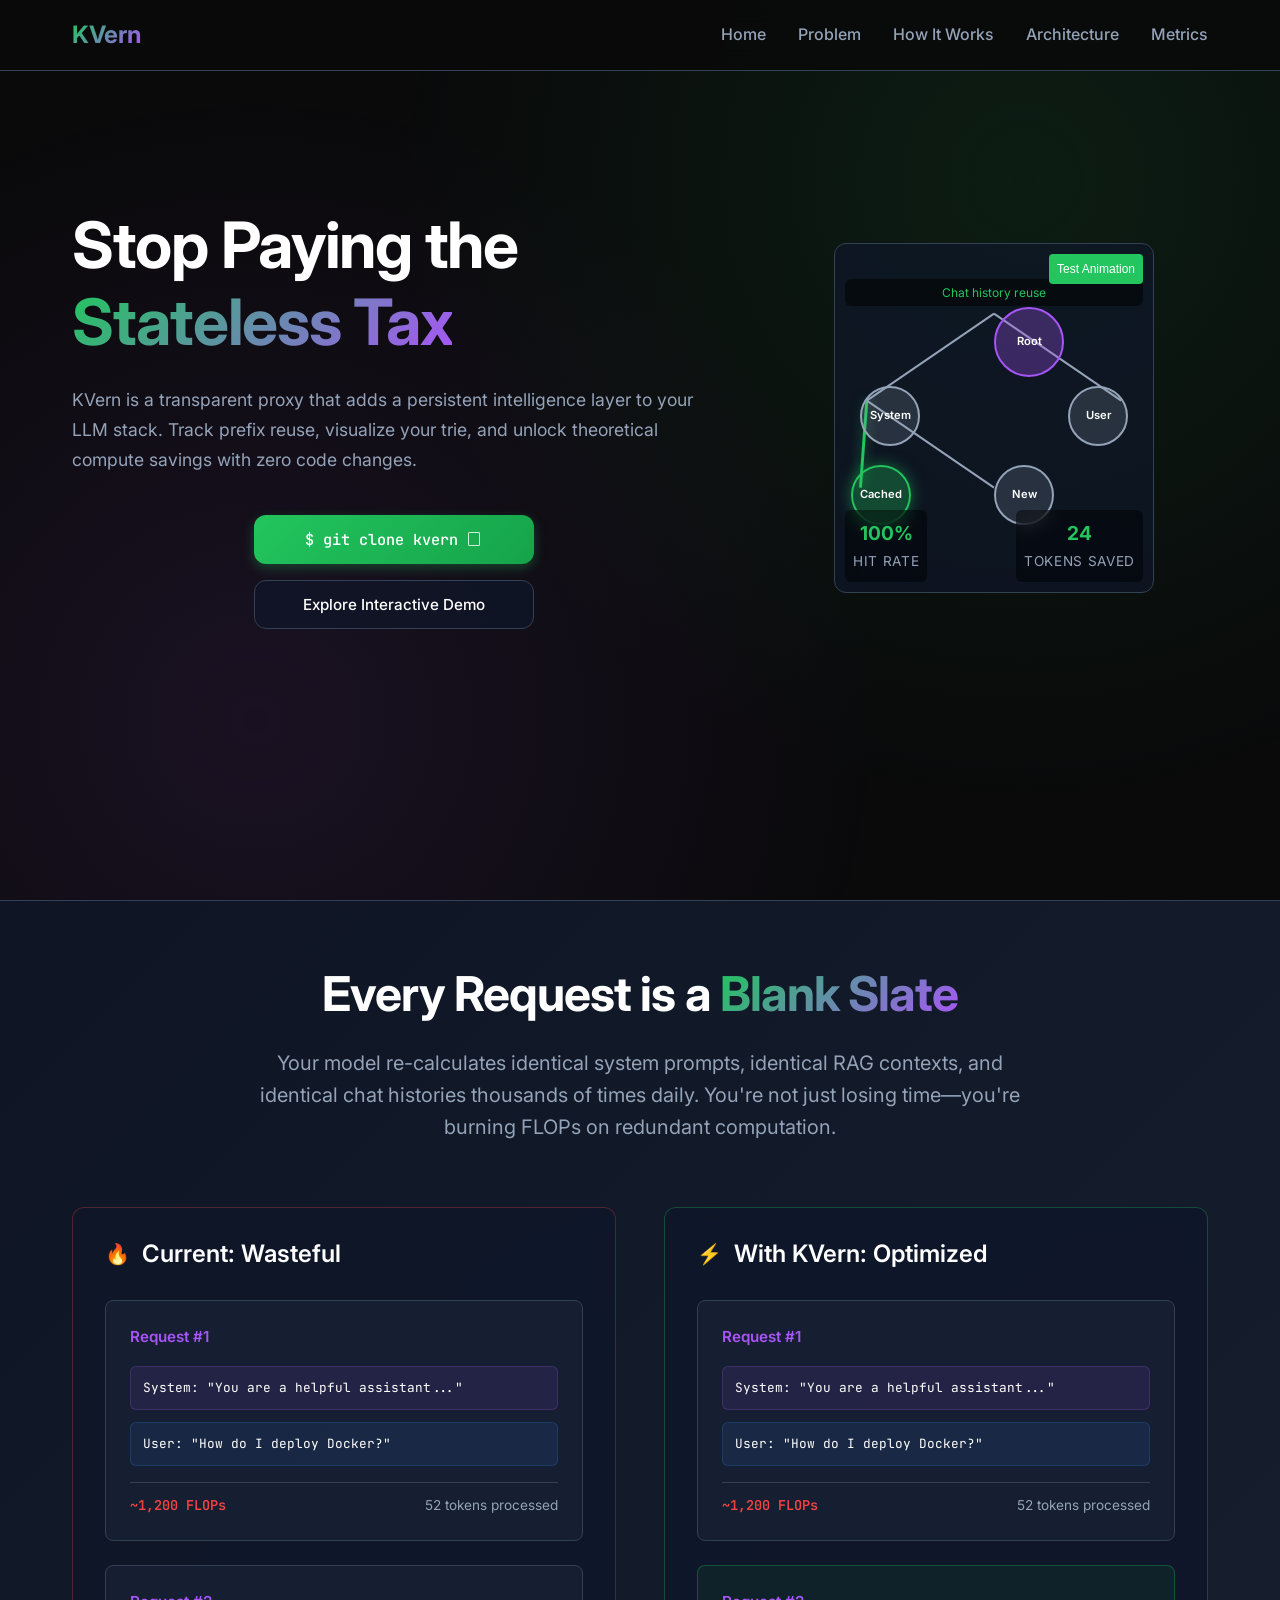
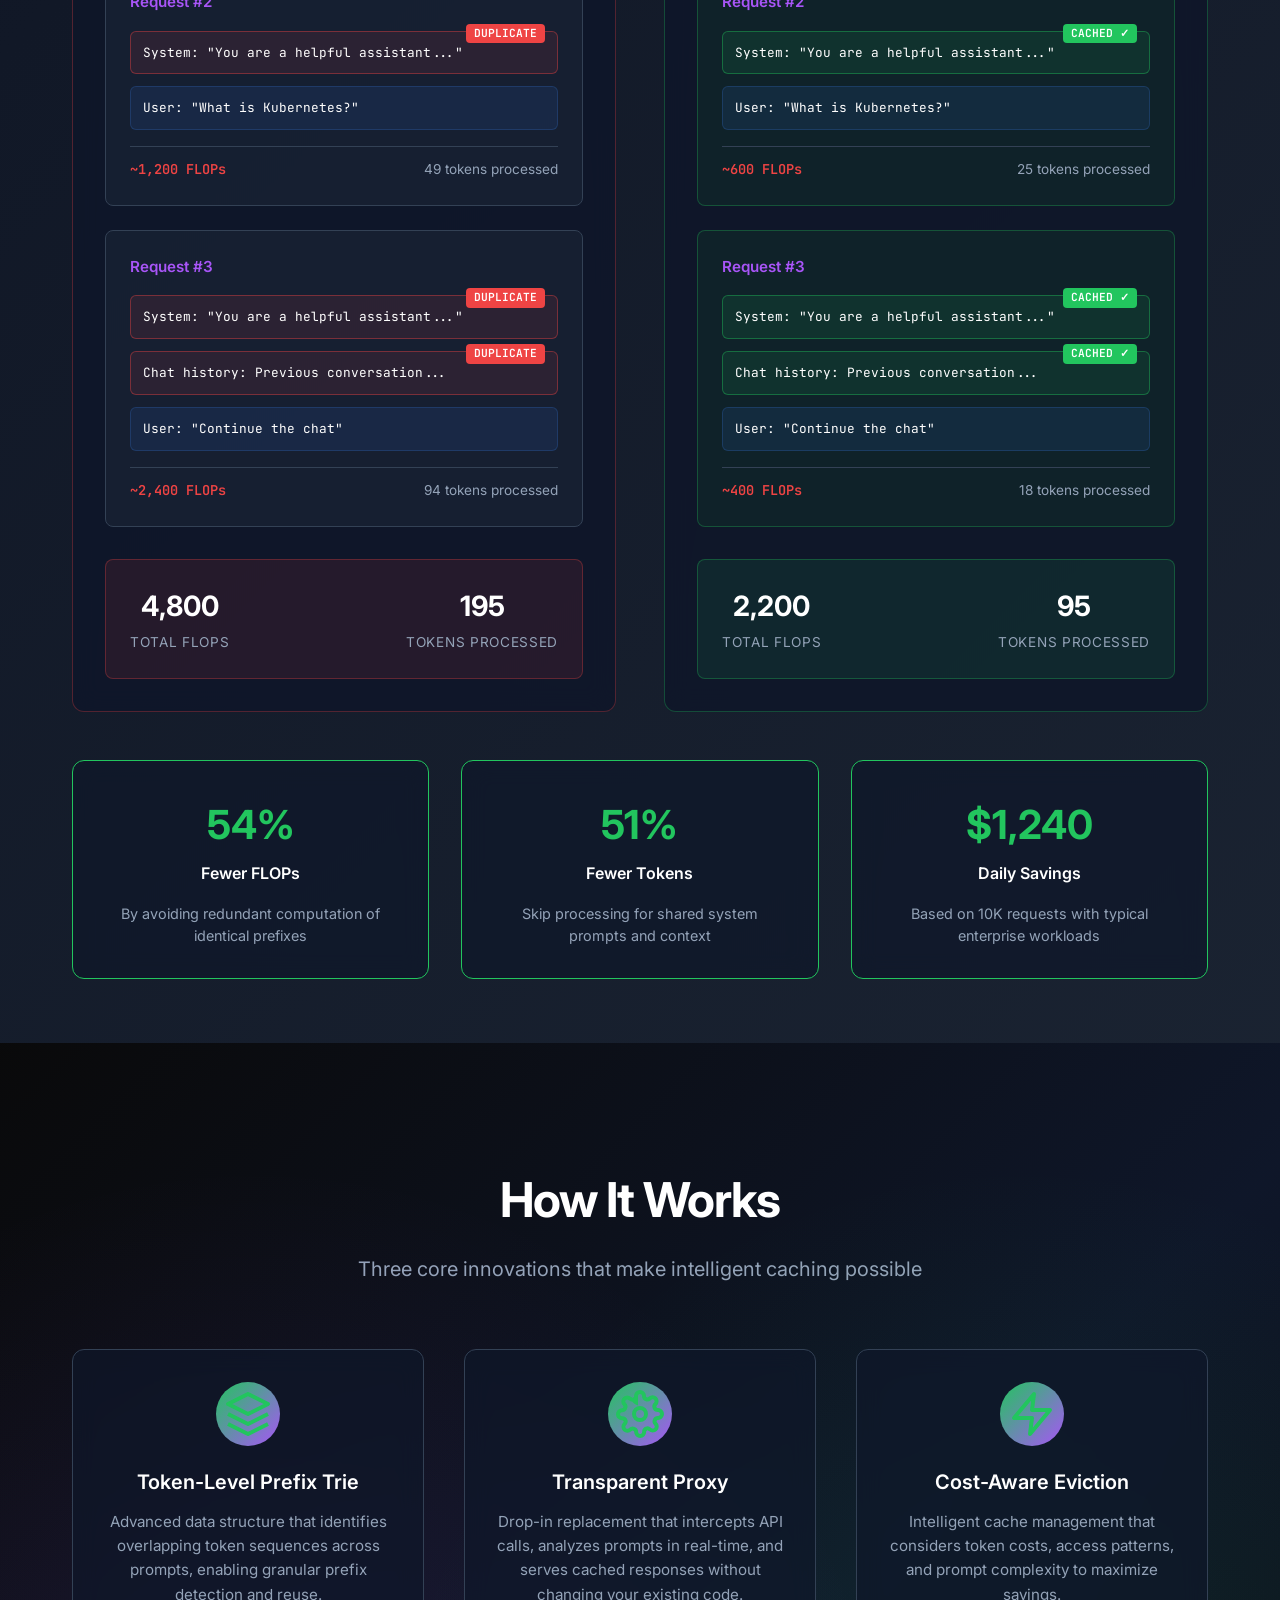
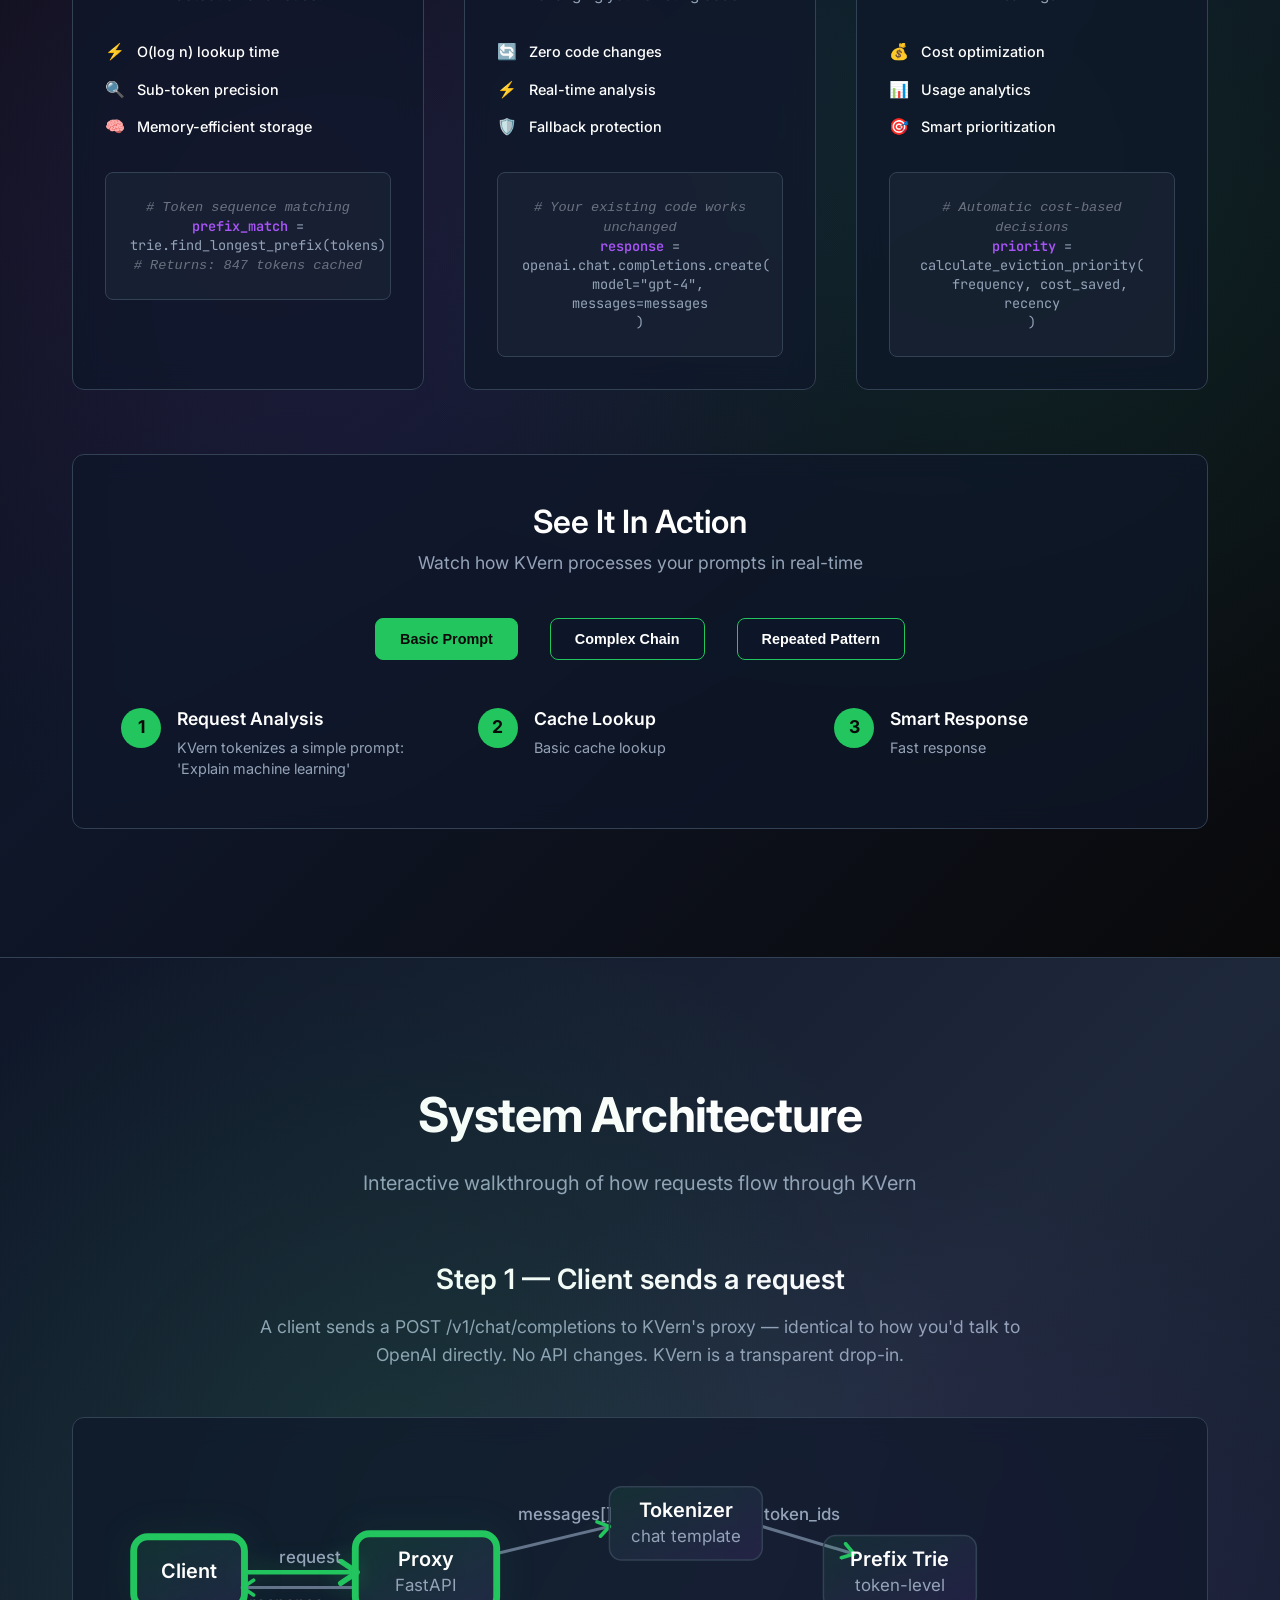
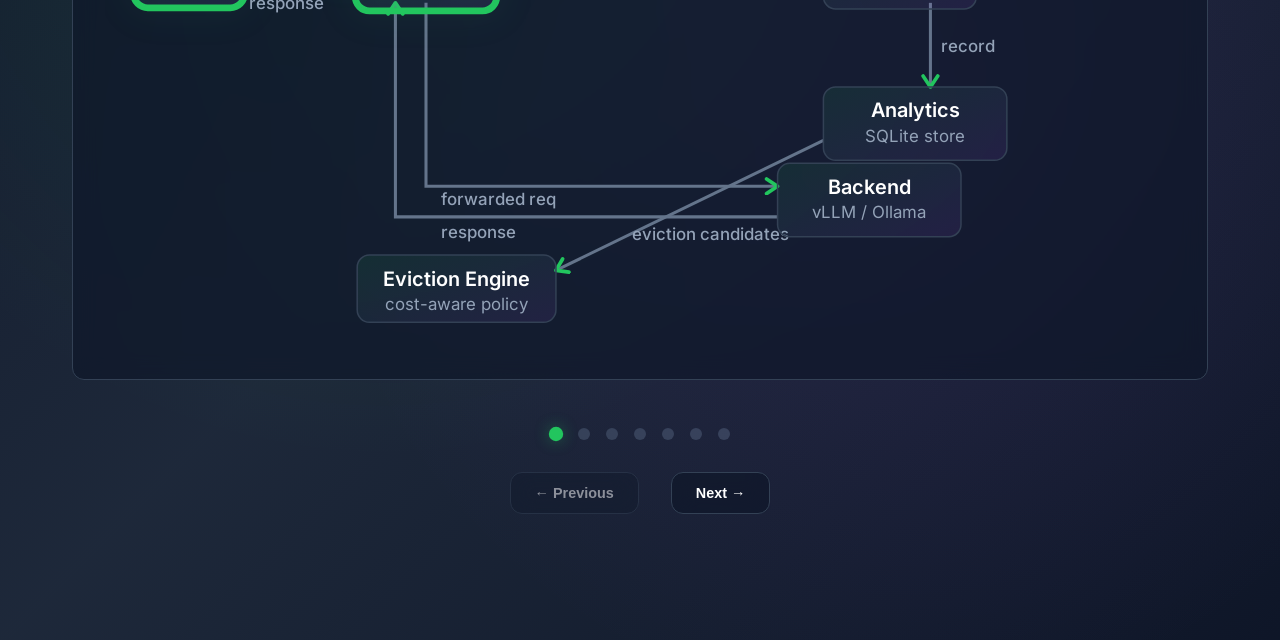
==== commit c12fe6f3: "make website" ====
--- a/website/public/index.html
+++ b/website/public/index.html
@@ -12,6 +12,27 @@
     <link href="https://fonts.googleapis.com/css2?family=Inter:wght@400;500;600;700&family=JetBrains+Mono:wght@400;500&display=swap" rel="stylesheet">
 </head>
 <body>
+    <!-- Navigation -->
+    <nav class="main-nav">
+        <div class="nav-container">
+            <div class="nav-brand">
+                <span class="brand-text">KVern</span>
+            </div>
+            <ul class="nav-links">
+                <li><a href="#hero">Home</a></li>
+                <li><a href="#problem">Problem</a></li>
+                <li><a href="#how-it-works">How It Works</a></li>
+                <li><a href="#architecture">Architecture</a></li>
+                <li><a href="#metrics">Metrics</a></li>
+            </ul>
+            <div class="nav-toggle">
+                <span></span>
+                <span></span>
+                <span></span>
+            </div>
+        </div>
+    </nav>
+
     <!-- Hero Section -->
     <section id="hero" class="hero-section">
         <div class="container">
@@ -265,8 +286,350 @@
         </div>
     </section>
 
-    <script src="scripts/main.js"></script>
+    <!-- Section 3: How It Works -->
+    <section id="how-it-works" class="how-it-works-section">
+        <div class="container">
+            <div class="section-header">
+                <h2 class="section-title">How It Works</h2>
+                <p class="section-subtitle">Three core innovations that make intelligent caching possible</p>
+            </div>
+
+            <div class="features-grid">
+                <!-- Feature 1: Token-Level Prefix Trie -->
+                <div class="feature-card" data-feature="trie">
+                    <div class="feature-icon">
+                        <svg width="48" height="48" viewBox="0 0 24 24" fill="none">
+                            <path d="M12 2L2 7l10 5 10-5-10-5z" stroke="currentColor" stroke-width="2" stroke-linejoin="round"/>
+                            <path d="m2 17 10 5 10-5" stroke="currentColor" stroke-width="2" stroke-linejoin="round"/>
+                            <path d="m2 12 10 5 10-5" stroke="currentColor" stroke-width="2" stroke-linejoin="round"/>
+                        </svg>
+                    </div>
+                    <h3 class="feature-title">Token-Level Prefix Trie</h3>
+                    <p class="feature-description">
+                        Advanced data structure that identifies overlapping token sequences across prompts, 
+                        enabling granular prefix detection and reuse.
+                    </p>
+                    <div class="feature-details">
+                        <div class="detail-item">
+                            <span class="detail-icon">⚡</span>
+                            <span class="detail-text">O(log n) lookup time</span>
+                        </div>
+                        <div class="detail-item">
+                            <span class="detail-icon">🔍</span>
+                            <span class="detail-text">Sub-token precision</span>
+                        </div>
+                        <div class="detail-item">
+                            <span class="detail-icon">🧠</span>
+                            <span class="detail-text">Memory-efficient storage</span>
+                        </div>
+                    </div>
+                    <div class="feature-preview">
+                        <div class="preview-code">
+                            <span class="code-comment"># Token sequence matching</span><br>
+                            <span class="code-keyword">prefix_match</span> = trie.find_longest_prefix(tokens)<br>
+                            <span class="code-comment"># Returns: 847 tokens cached</span>
+                        </div>
+                    </div>
+                </div>
+
+                <!-- Feature 2: Transparent Proxy -->
+                <div class="feature-card" data-feature="proxy">
+                    <div class="feature-icon">
+                        <svg width="48" height="48" viewBox="0 0 24 24" fill="none">
+                            <circle cx="12" cy="12" r="3" stroke="currentColor" stroke-width="2"/>
+                            <path d="M19.4 15a1.65 1.65 0 0 0 .33 1.82l.06.06a2 2 0 0 1 0 2.83 2 2 0 0 1-2.83 0l-.06-.06a1.65 1.65 0 0 0-1.82-.33 1.65 1.65 0 0 0-1 1.51V21a2 2 0 0 1-2 2 2 2 0 0 1-2-2v-.09A1.65 1.65 0 0 0 9 19.4a1.65 1.65 0 0 0-1.82.33l-.06.06a2 2 0 0 1-2.83 0 2 2 0 0 1 0-2.83l.06-.06a1.65 1.65 0 0 0 .33-1.82 1.65 1.65 0 0 0-1.51-1H3a2 2 0 0 1-2-2 2 2 0 0 1 2-2h.09A1.65 1.65 0 0 0 4.6 9a1.65 1.65 0 0 0-.33-1.82l-.06-.06a2 2 0 0 1 0-2.83 2 2 0 0 1 2.83 0l.06.06a1.65 1.65 0 0 0 1.82.33H9a1.65 1.65 0 0 0 1 1.51V3a2 2 0 0 1 2-2 2 2 0 0 1 2 2v.09a1.65 1.65 0 0 0 1 1.51 1.65 1.65 0 0 0 1.82-.33l.06-.06a2 2 0 0 1 2.83 0 2 2 0 0 1 0 2.83l-.06.06a1.65 1.65 0 0 0-.33 1.82v.09a1.65 1.65 0 0 0 1.51 1H21a2 2 0 0 1 2 2 2 2 0 0 1-2 2h-.09a1.65 1.65 0 0 0-1.51 1Z" stroke="currentColor" stroke-width="2"/>
+                        </svg>
+                    </div>
+                    <h3 class="feature-title">Transparent Proxy</h3>
+                    <p class="feature-description">
+                        Drop-in replacement that intercepts API calls, analyzes prompts in real-time, 
+                        and serves cached responses without changing your existing code.
+                    </p>
+                    <div class="feature-details">
+                        <div class="detail-item">
+                            <span class="detail-icon">🔄</span>
+                            <span class="detail-text">Zero code changes</span>
+                        </div>
+                        <div class="detail-item">
+                            <span class="detail-icon">⚡</span>
+                            <span class="detail-text">Real-time analysis</span>
+                        </div>
+                        <div class="detail-item">
+                            <span class="detail-icon">🛡️</span>
+                            <span class="detail-text">Fallback protection</span>
+                        </div>
+                    </div>
+                    <div class="feature-preview">
+                        <div class="preview-code">
+                            <span class="code-comment"># Your existing code works unchanged</span><br>
+                            <span class="code-keyword">response</span> = openai.chat.completions.create(<br>
+                            &nbsp;&nbsp;model="gpt-4", messages=messages<br>
+                            )
+                        </div>
+                    </div>
+                </div>
+
+                <!-- Feature 3: Cost-Aware Eviction -->
+                <div class="feature-card" data-feature="eviction">
+                    <div class="feature-icon">
+                        <svg width="48" height="48" viewBox="0 0 24 24" fill="none">
+                            <path d="M13 2L3 14h9l-1 8 10-12h-9l1-8z" stroke="currentColor" stroke-width="2" stroke-linejoin="round"/>
+                        </svg>
+                    </div>
+                    <h3 class="feature-title">Cost-Aware Eviction</h3>
+                    <p class="feature-description">
+                        Intelligent cache management that considers token costs, access patterns, 
+                        and prompt complexity to maximize savings.
+                    </p>
+                    <div class="feature-details">
+                        <div class="detail-item">
+                            <span class="detail-icon">💰</span>
+                            <span class="detail-text">Cost optimization</span>
+                        </div>
+                        <div class="detail-item">
+                            <span class="detail-icon">📊</span>
+                            <span class="detail-text">Usage analytics</span>
+                        </div>
+                        <div class="detail-item">
+                            <span class="detail-icon">🎯</span>
+                            <span class="detail-text">Smart prioritization</span>
+                        </div>
+                    </div>
+                    <div class="feature-preview">
+                        <div class="preview-code">
+                            <span class="code-comment"># Automatic cost-based decisions</span><br>
+                            <span class="code-keyword">priority</span> = calculate_eviction_priority(<br>
+                            &nbsp;&nbsp;frequency, cost_saved, recency<br>
+                            )
+                        </div>
+                    </div>
+                </div>
+            </div>
+
+            <!-- Interactive Demo -->
+            <div class="demo-container">
+                <div class="demo-header">
+                    <h3>See It In Action</h3>
+                    <p>Watch how KVern processes your prompts in real-time</p>
+                </div>
+                <div class="demo-controls">
+                    <button class="demo-btn active" data-demo="basic">Basic Prompt</button>
+                    <button class="demo-btn" data-demo="complex">Complex Chain</button>
+                    <button class="demo-btn" data-demo="repeated">Repeated Pattern</button>
+                </div>
+                <div class="demo-output">
+                    <div class="demo-steps">
+                        <div class="demo-step active" data-step="1">
+                            <div class="step-number">1</div>
+                            <div class="step-content">
+                                <h4>Request Analysis</h4>
+                                <p>KVern tokenizes and analyzes your prompt for cached prefixes</p>
+                            </div>
+                        </div>
+                        <div class="demo-step" data-step="2">
+                            <div class="step-number">2</div>
+                            <div class="step-content">
+                                <h4>Cache Lookup</h4>
+                                <p>Searches the trie for longest matching prefix sequences</p>
+                            </div>
+                        </div>
+                        <div class="demo-step" data-step="3">
+                            <div class="step-number">3</div>
+                            <div class="step-content">
+                                <h4>Smart Response</h4>
+                                <p>Returns cached tokens or forwards request to API</p>
+                            </div>
+                        </div>
+                    </div>
+                </div>
+            </div>
+        </div>
+    </section>
+
+    <!-- Section 4: Architecture -->
+    <section id="architecture" class="architecture-section">
+        <div class="container">
+            <div class="section-header">
+                <h2 class="section-title">System Architecture</h2>
+                <p class="section-subtitle">Interactive walkthrough of how requests flow through KVern</p>
+            </div>
+
+            <div class="architecture-container">
+                <!-- Step Info -->
+                <div class="step-info">
+                    <h3 id="arch-step-title">Step 1 — Client sends a request</h3>
+                    <p id="arch-step-desc">A client sends a POST /v1/chat/completions to KVern's proxy — identical to how you'd talk to OpenAI directly. No API changes. KVern is a transparent drop-in.</p>
+                </div>
+
+                <!-- Architecture Diagram -->
+                <div class="arch-diagram">
+                    <svg width="100%" viewBox="0 0 700 320" role="img">
+                        <title>KVern system architecture</title>
+                        <defs>
+                            <marker id="arch-arrow" viewBox="0 0 10 10" refX="8" refY="5" markerWidth="6" markerHeight="6" orient="auto-start-reverse">
+                                <path d="M2 1L8 5L2 9" fill="none" stroke="#22C55E" stroke-width="2" stroke-linecap="round" stroke-linejoin="round"/>
+                            </marker>
+                            <linearGradient id="nodeGradient" x1="0%" y1="0%" x2="100%" y2="100%">
+                                <stop offset="0%" style="stop-color:#22C55E;stop-opacity:0.1" />
+                                <stop offset="100%" style="stop-color:#A855F7;stop-opacity:0.1" />
+                            </linearGradient>
+                        </defs>
+
+                        <!-- Connection Lines -->
+                        <line id="conn-cp" x1="90" y1="80" x2="165" y2="80" class="arch-line" marker-end="url(#arch-arrow)"/>
+                        <line id="conn-pt" x1="255" y1="68" x2="330" y2="50" class="arch-line" marker-end="url(#arch-arrow)"/>
+                        <line id="conn-tt" x1="430" y1="50" x2="490" y2="68" class="arch-line" marker-end="url(#arch-arrow)"/>
+                        <line id="conn-ta" x1="540" y1="100" x2="540" y2="155" class="arch-line" marker-end="url(#arch-arrow)"/>
+                        <path id="conn-pb" d="M210 100 L210 220 L440 220" class="arch-line" marker-end="url(#arch-arrow)"/>
+                        <path id="conn-bp" d="M440 240 L190 240 L190 100" class="arch-line" marker-end="url(#arch-arrow)"/>
+                        <line id="conn-pcc" x1="165" y1="90" x2="90" y2="90" class="arch-line" marker-end="url(#arch-arrow)"/>
+                        <line id="conn-te2" x1="470" y1="190" x2="295" y2="275" class="arch-line" marker-end="url(#arch-arrow)"/>
+
+                        <!-- Connection Labels -->
+                        <text class="arch-label" x="114" y="74">request</text>
+                        <text class="arch-label" x="270" y="46">messages[]</text>
+                        <text class="arch-label" x="431" y="46">token_ids</text>
+                        <text class="arch-label" x="547" y="132">record</text>
+                        <text class="arch-label" x="220" y="232">forwarded req</text>
+                        <text class="arch-label" x="220" y="254">response</text>
+                        <text class="arch-label" x="94" y="104">response</text>
+                        <text class="arch-label" x="345" y="255">eviction candidates</text>
+
+                        <!-- Component Nodes -->
+                        <g id="node-client" class="arch-node">
+                            <rect x="20" y="58" width="70" height="44" rx="8" fill="url(#nodeGradient)" stroke="#334155" stroke-width="1"/>
+                            <text x="55" y="84" text-anchor="middle" font-size="13" font-weight="600" fill="#FFFFFF">Client</text>
+                        </g>
+
+                        <g id="node-proxy" class="arch-node">
+                            <rect x="165" y="56" width="90" height="48" rx="8" fill="url(#nodeGradient)" stroke="#334155" stroke-width="1"/>
+                            <text x="210" y="76" text-anchor="middle" font-size="13" font-weight="600" fill="#FFFFFF">Proxy</text>
+                            <text x="210" y="92" text-anchor="middle" font-size="11" fill="#94A3B8">FastAPI</text>
+                        </g>
+
+                        <g id="node-tokenizer" class="arch-node">
+                            <rect x="330" y="24" width="100" height="48" rx="8" fill="url(#nodeGradient)" stroke="#334155" stroke-width="1"/>
+                            <text x="380" y="44" text-anchor="middle" font-size="13" font-weight="600" fill="#FFFFFF">Tokenizer</text>
+                            <text x="380" y="60" text-anchor="middle" font-size="11" fill="#94A3B8">chat template</text>
+                        </g>
+
+                        <g id="node-trie" class="arch-node">
+                            <rect x="470" y="56" width="100" height="48" rx="8" fill="url(#nodeGradient)" stroke="#334155" stroke-width="1"/>
+                            <text x="520" y="76" text-anchor="middle" font-size="13" font-weight="600" fill="#FFFFFF">Prefix Trie</text>
+                            <text x="520" y="92" text-anchor="middle" font-size="11" fill="#94A3B8">token-level</text>
+                        </g>
+
+                        <g id="node-analytics" class="arch-node">
+                            <rect x="470" y="155" width="120" height="48" rx="8" fill="url(#nodeGradient)" stroke="#334155" stroke-width="1"/>
+                            <text x="530" y="175" text-anchor="middle" font-size="13" font-weight="600" fill="#FFFFFF">Analytics</text>
+                            <text x="530" y="191" text-anchor="middle" font-size="11" fill="#94A3B8">SQLite store</text>
+                        </g>
+
+                        <g id="node-backend" class="arch-node">
+                            <rect x="440" y="205" width="120" height="48" rx="8" fill="url(#nodeGradient)" stroke="#334155" stroke-width="1"/>
+                            <text x="500" y="225" text-anchor="middle" font-size="13" font-weight="600" fill="#FFFFFF">Backend</text>
+                            <text x="500" y="241" text-anchor="middle" font-size="11" fill="#94A3B8">vLLM / Ollama</text>
+                        </g>
+
+                        <g id="node-eviction" class="arch-node">
+                            <rect x="165" y="265" width="130" height="44" rx="8" fill="url(#nodeGradient)" stroke="#334155" stroke-width="1"/>
+                            <text x="230" y="285" text-anchor="middle" font-size="13" font-weight="600" fill="#FFFFFF">Eviction Engine</text>
+                            <text x="230" y="301" text-anchor="middle" font-size="11" fill="#94A3B8">cost-aware policy</text>
+                        </g>
+
+                        <!-- Highlight Overlays -->
+                        <rect id="hl-client" x="18" y="56" width="74" height="48" rx="10" fill="none" stroke="#22C55E" stroke-width="3" opacity="0"/>
+                        <rect id="hl-proxy" x="163" y="54" width="94" height="52" rx="10" fill="none" stroke="#22C55E" stroke-width="3" opacity="0"/>
+                        <rect id="hl-tokenizer" x="328" y="22" width="104" height="52" rx="10" fill="none" stroke="#22C55E" stroke-width="3" opacity="0"/>
+                        <rect id="hl-trie" x="468" y="54" width="104" height="52" rx="10" fill="none" stroke="#22C55E" stroke-width="3" opacity="0"/>
+                        <rect id="hl-analytics" x="468" y="153" width="124" height="52" rx="10" fill="none" stroke="#22C55E" stroke-width="3" opacity="0"/>
+                        <rect id="hl-backend" x="438" y="203" width="124" height="52" rx="10" fill="none" stroke="#22C55E" stroke-width="3" opacity="0"/>
+                        <rect id="hl-eviction" x="163" y="263" width="134" height="48" rx="10" fill="none" stroke="#22C55E" stroke-width="3" opacity="0"/>
+                    </svg>
+                </div>
+
+                <!-- Step Navigation -->
+                <div class="step-navigation">
+                    <div class="step-dots">
+                        <div class="step-dot active" data-step="0"></div>
+                        <div class="step-dot" data-step="1"></div>
+                        <div class="step-dot" data-step="2"></div>
+                        <div class="step-dot" data-step="3"></div>
+                        <div class="step-dot" data-step="4"></div>
+                        <div class="step-dot" data-step="5"></div>
+                        <div class="step-dot" data-step="6"></div>
+                    </div>
+                    <div class="step-controls">
+                        <button id="arch-prev" class="step-btn">← Previous</button>
+                        <button id="arch-next" class="step-btn">Next →</button>
+                    </div>
+                </div>
+            </div>
+        </div>
+    </section>
+
+    <script src="scripts/main.js"></script></script>
     <script src="scripts/animations.js"></script>
+    
+    <!-- Debug Script -->
+    <script>
+        console.log('🐛 Debug script loaded');
+        
+        // Test if demo buttons exist and work
+        window.addEventListener('load', function() {
+            console.log('🌐 Page loaded');
+            
+            setTimeout(function() {
+                const demoBtns = document.querySelectorAll('.demo-btn');
+                console.log('🔍 Found demo buttons:', demoBtns.length);
+                
+                demoBtns.forEach((btn, index) => {
+                    console.log(`Button ${index}:`, btn.getAttribute('data-demo'), btn.textContent.trim());
+                    
+                    // Add event listener manually for testing
+                    btn.addEventListener('click', function() {
+                        console.log('🖱️ MANUAL: Button clicked:', btn.getAttribute('data-demo'));
+                        
+                        // Manual demo logic
+                        demoBtns.forEach(b => b.classList.remove('active'));
+                        btn.classList.add('active');
+                        
+                        const steps = document.querySelectorAll('.demo-step');
+                        console.log('📋 Steps found:', steps.length);
+                        
+                        if (steps.length >= 3) {
+                            steps.forEach(step => step.classList.remove('active'));
+                            
+                            const demoType = btn.getAttribute('data-demo');
+                            let scenarios = {
+                                'basic': ['Simple prompt analysis', 'Basic cache lookup', 'Fast response'],
+                                'complex': ['Multi-step reasoning', '80% prefix match found', '1,247 tokens saved'],
+                                'repeated': ['Pattern detected', '95% match found', '2,100 tokens cached']
+                            };
+                            
+                            if (scenarios[demoType]) {
+                                steps.forEach((step, i) => {
+                                    setTimeout(() => {
+                                        step.classList.add('active');
+                                        const desc = step.querySelector('p');
+                                        if (desc && scenarios[demoType][i]) {
+                                            desc.textContent = scenarios[demoType][i];
+                                        }
+                                    }, i * 600);
+                                });
+                            }
+                        }
+                    });
+                });
+                
+                // Test click the first button
+                if (demoBtns.length > 0) {
+                    console.log('🎯 Testing first button click');
+                    demoBtns[0].click();
+                }
+            }, 1000);
+        });
+    </script>
     
     <script>
         // Immediate feedback
--- a/website/public/styles/main.css
+++ b/website/public/styles/main.css
@@ -77,6 +77,92 @@
     background-clip: text;
 }
 
+/* ===== NAVIGATION ===== */
+.main-nav {
+    position: fixed;
+    top: 0;
+    left: 0;
+    right: 0;
+    background: rgba(10, 10, 11, 0.95);
+    backdrop-filter: var(--glass-blur);
+    border-bottom: 1px solid var(--border-gray);
+    z-index: 1000;
+    transition: var(--transition-smooth);
+}
+
+.nav-container {
+    max-width: var(--container-max);
+    margin: 0 auto;
+    padding: 0 2rem;
+    display: flex;
+    align-items: center;
+    justify-content: space-between;
+    height: 70px;
+}
+
+.nav-brand {
+    font-size: 1.5rem;
+    font-weight: 700;
+    color: var(--text-white);
+}
+
+.brand-text {
+    background: linear-gradient(135deg, var(--accent-green), var(--accent-violet));
+    -webkit-background-clip: text;
+    -webkit-text-fill-color: transparent;
+    background-clip: text;
+}
+
+.nav-links {
+    display: flex;
+    list-style: none;
+    gap: 2rem;
+    margin: 0;
+    padding: 0;
+}
+
+.nav-links a {
+    color: var(--text-gray);
+    text-decoration: none;
+    font-weight: 500;
+    transition: var(--transition-smooth);
+    padding: 0.5rem 0;
+    position: relative;
+}
+
+.nav-links a:hover {
+    color: var(--accent-green);
+}
+
+.nav-links a::after {
+    content: '';
+    position: absolute;
+    bottom: 0;
+    left: 0;
+    width: 0;
+    height: 2px;
+    background: var(--accent-green);
+    transition: var(--transition-smooth);
+}
+
+.nav-links a:hover::after {
+    width: 100%;
+}
+
+.nav-toggle {
+    display: none;
+    flex-direction: column;
+    cursor: pointer;
+    gap: 4px;
+}
+
+.nav-toggle span {
+    width: 25px;
+    height: 2px;
+    background: var(--text-white);
+    transition: var(--transition-smooth);
+}
+
 /* ===== LAYOUT ===== */
 .container {
     max-width: var(--container-max);
@@ -91,6 +177,7 @@
     align-items: center;
     position: relative;
     padding: var(--section-padding);
+    padding-top: calc(var(--section-padding) + 70px); /* Account for nav height */
 }
 
 .hero-section .container {
@@ -98,6 +185,13 @@
     grid-template-columns: 1fr 1fr;
     gap: 4rem;
     align-items: center;
+    width: 100%;
+}
+
+@media (min-width: 1025px) {
+    .hero-section .container {
+        grid-template-columns: 1.2fr 0.8fr;
+    }
 }
 
 .hero-content {
@@ -236,8 +330,442 @@
     max-width: 1400px;
     margin: 0 auto;
 }
+/* ===== HOW IT WORKS SECTION ===== */
+.how-it-works-section {
+    padding: 8rem 0;
+    background: linear-gradient(135deg, 
+        rgba(10, 10, 11, 0.95) 0%, 
+        rgba(15, 23, 42, 0.98) 50%, 
+        rgba(10, 10, 11, 0.95) 100%
+    );
+    position: relative;
+    overflow: hidden;
+}
+
+.how-it-works-section::before {
+    content: '';
+    position: absolute;
+    top: 0;
+    left: 0;
+    right: 0;
+    bottom: 0;
+    background: radial-gradient(circle at 20% 50%, rgba(168, 85, 247, 0.1) 0%, transparent 50%),
+                radial-gradient(circle at 80% 50%, rgba(34, 197, 94, 0.1) 0%, transparent 50%);
+    pointer-events: none;
+}
+
+.features-grid {
+    display: grid;
+    grid-template-columns: repeat(auto-fit, minmax(350px, 1fr));
+    gap: 2.5rem;
+    margin-bottom: 4rem;
+}
+
+.feature-card {
+    background: var(--bg-glass);
+    backdrop-filter: var(--glass-blur);
+    border-radius: var(--border-radius);
+    padding: 2.5rem;
+    border: 1px solid var(--border-gray);
+    transition: var(--transition-smooth);
+    position: relative;
+    overflow: hidden;
+}
+
+.feature-card::before {
+    content: '';
+    position: absolute;
+    top: 0;
+    left: 0;
+    right: 0;
+    height: 4px;
+    background: linear-gradient(90deg, var(--accent-green), var(--accent-violet));
+    opacity: 0;
+    transition: var(--transition-smooth);
+}
+
+.feature-card:hover {
+    transform: translateY(-8px);
+    border-color: rgba(34, 197, 94, 0.4);
+    box-shadow: 0 20px 40px rgba(0, 0, 0, 0.3);
+}
+
+.feature-card:hover::before {
+    opacity: 1;
+}
+
+.feature-icon {
+    color: var(--accent-green);
+    margin-bottom: 1.5rem;
+}
+
+.feature-title {
+    font-size: 1.5rem;
+    font-weight: 600;
+    color: var(--text-white);
+    margin-bottom: 1rem;
+    line-height: 1.2;
+}
+
+.feature-description {
+    color: var(--text-gray);
+    line-height: 1.6;
+    margin-bottom: 2rem;
+    font-size: 0.95rem;
+}
+
+.feature-details {
+    margin-bottom: 2rem;
+}
+
+.detail-item {
+    display: flex;
+    align-items: center;
+    gap: 0.75rem;
+    margin-bottom: 0.75rem;
+    font-size: 0.9rem;
+}
+
+.detail-icon {
+    font-size: 1rem;
+}
+
+.detail-text {
+    color: var(--text-white);
+    font-weight: 500;
+}
+
+.feature-preview {
+    background: rgba(30, 41, 59, 0.5);
+    border-radius: 8px;
+    padding: 1.5rem;
+    border: 1px solid var(--border-gray);
+    font-family: var(--font-mono);
+    font-size: 0.85rem;
+    line-height: 1.4;
+}
+
+.preview-code {
+    color: var(--text-gray);
+}
+
+.code-comment {
+    color: #6b7280;
+    font-style: italic;
+}
+
+.code-keyword {
+    color: var(--accent-violet);
+    font-weight: 600;
+}
+
+/* Demo Section */
+.demo-container {
+    background: var(--bg-glass);
+    backdrop-filter: var(--glass-blur);
+    border-radius: var(--border-radius);
+    padding: 3rem;
+    border: 1px solid var(--border-gray);
+    text-align: center;
+}
+
+.demo-header h3 {
+    font-size: 2rem;
+    color: var(--text-white);
+    margin-bottom: 0.5rem;
+}
+
+.demo-header p {
+    color: var(--text-gray);
+    margin-bottom: 2.5rem;
+    font-size: 1.1rem;
+}
+
+.demo-controls {
+    display: flex;
+    justify-content: center;
+    gap: 2rem;
+    margin-bottom: 3rem;
+    flex-wrap: wrap;
+}
+
+.demo-btn {
+    background: var(--bg-glass);
+    backdrop-filter: var(--glass-blur);
+    border: 1px solid var(--accent-green);
+    border-radius: 8px;
+    padding: 0.75rem 1.5rem;
+    color: var(--text-white);
+    font-weight: 600;
+    cursor: pointer;
+    transition: var(--transition-smooth);
+    font-size: 0.9rem;
+}
+
+.demo-btn:hover {
+    background: rgba(34, 197, 94, 0.1);
+    box-shadow: 0 4px 16px rgba(34, 197, 94, 0.2);
+}
+
+.demo-btn.active {
+    background: var(--accent-green);
+    color: var(--bg-primary);
+}
+
+.demo-steps {
+    display: flex;
+    justify-content: space-between;
+    gap: 2rem;
+    text-align: left;
+}
+
+.demo-step {
+    flex: 1;
+    display: flex;
+    gap: 1rem;
+    align-items: flex-start;
+    opacity: 0.6;
+    transform: translateY(10px);
+    transition: all 0.3s ease;
+}
+
+.demo-step.active {
+    opacity: 1;
+    transform: translateY(0);
+}
+
+.step-number {
+    width: 2.5rem;
+    height: 2.5rem;
+    background: var(--accent-green);
+    color: var(--bg-primary);
+    border-radius: 50%;
+    display: flex;
+    align-items: center;
+    justify-content: center;
+    font-weight: 700;
+    font-size: 1.1rem;
+    flex-shrink: 0;
+}
+
+.demo-step.active .step-number {
+    animation: pulse-step 2s infinite;
+}
+
+.step-content h4 {
+    color: var(--text-white);
+    margin-bottom: 0.5rem;
+    font-size: 1.1rem;
+}
+
+.step-content p {
+    color: var(--text-gray);
+    line-height: 1.5;
+    font-size: 0.9rem;
+}
+
+@keyframes pulse-step {
+    0%, 100% {
+        transform: scale(1);
+    }
+    50% {
+        transform: scale(1.1);
+    }
+}
+
 /* ===== RESPONSIVE ===== */
+@media (max-width: 1024px) {
+    .features-grid {
+        grid-template-columns: repeat(auto-fit, minmax(300px, 1fr));
+        gap: 2rem;
+    }
+    
+    .demo-steps {
+        flex-direction: column;
+        gap: 1.5rem;
+    }
+}
+
+/* ===== ARCHITECTURE SECTION ===== */
+.architecture-section {
+    padding: 8rem 0;
+    background: linear-gradient(135deg, 
+        rgba(15, 23, 42, 0.95) 0%, 
+        rgba(30, 41, 59, 0.98) 50%, 
+        rgba(15, 23, 42, 0.95) 100%
+    );
+    border-top: 1px solid var(--border-gray);
+    position: relative;
+    overflow: hidden;
+}
+
+.architecture-section::before {
+    content: '';
+    position: absolute;
+    top: 0;
+    left: 0;
+    right: 0;
+    bottom: 0;
+    background: radial-gradient(circle at 30% 40%, rgba(34, 197, 94, 0.1) 0%, transparent 50%),
+                radial-gradient(circle at 70% 60%, rgba(168, 85, 247, 0.1) 0%, transparent 50%);
+    pointer-events: none;
+}
+
+.architecture-container {
+    max-width: 1200px;
+    margin: 0 auto;
+}
+
+.step-info {
+    text-align: center;
+    margin-bottom: 3rem;
+}
+
+.step-info h3 {
+    font-size: 1.75rem;
+    font-weight: 600;
+    color: var(--text-white);
+    margin-bottom: 1rem;
+    line-height: 1.2;
+}
+
+.step-info p {
+    font-size: 1.1rem;
+    color: var(--text-gray);
+    line-height: 1.6;
+    max-width: 800px;
+    margin: 0 auto;
+}
+
+.arch-diagram {
+    background: var(--bg-glass);
+    backdrop-filter: var(--glass-blur);
+    border-radius: var(--border-radius);
+    padding: 2rem;
+    border: 1px solid var(--border-gray);
+    margin-bottom: 3rem;
+}
+
+.arch-line {
+    stroke: #64748B;
+    stroke-width: 2;
+    fill: none;
+    transition: all 0.3s ease;
+}
+
+.arch-line.active {
+    stroke: var(--accent-green);
+    stroke-width: 3;
+    filter: drop-shadow(0 0 8px rgba(34, 197, 94, 0.4));
+}
+
+.arch-label {
+    font-size: 11px;
+    fill: var(--text-gray);
+    font-family: var(--font-primary);
+    font-weight: 500;
+}
+
+.arch-node {
+    transition: all 0.3s ease;
+}
+
+.arch-node.active rect {
+    stroke: var(--accent-green);
+    stroke-width: 2;
+    filter: drop-shadow(0 0 12px rgba(34, 197, 94, 0.3));
+}
+
+.step-navigation {
+    display: flex;
+    flex-direction: column;
+    align-items: center;
+    gap: 2rem;
+}
+
+.step-dots {
+    display: flex;
+    gap: 1rem;
+    align-items: center;
+}
+
+.step-dot {
+    width: 12px;
+    height: 12px;
+    border-radius: 50%;
+    background: var(--border-gray);
+    transition: all 0.3s ease;
+    cursor: pointer;
+}
+
+.step-dot.active {
+    background: var(--accent-green);
+    transform: scale(1.2);
+    box-shadow: 0 0 12px rgba(34, 197, 94, 0.4);
+}
+
+.step-dot.completed {
+    background: var(--accent-violet);
+    opacity: 0.7;
+}
+
+.step-controls {
+    display: flex;
+    gap: 2rem;
+}
+
+.step-btn {
+    background: var(--bg-glass);
+    backdrop-filter: var(--glass-blur);
+    border: 1px solid var(--border-gray);
+    border-radius: var(--border-radius);
+    padding: 0.75rem 1.5rem;
+    color: var(--text-white);
+    font-weight: 600;
+    cursor: pointer;
+    transition: var(--transition-smooth);
+    font-size: 0.9rem;
+}
+
+.step-btn:hover {
+    background: rgba(34, 197, 94, 0.1);
+    border-color: var(--accent-green);
+    box-shadow: 0 4px 16px rgba(34, 197, 94, 0.2);
+}
+
+.step-btn:disabled {
+    opacity: 0.5;
+    cursor: not-allowed;
+}
+
+/* Responsive */
+@media (max-width: 1024px) {
+    .arch-diagram {
+        padding: 1.5rem;
+    }
+    
+    .step-info h3 {
+        font-size: 1.5rem;
+    }
+    
+    .step-info p {
+        font-size: 1rem;
+    }
+}
+
 @media (max-width: 768px) {
+    .nav-links {
+        display: none;
+    }
+    
+    .nav-toggle {
+        display: flex;
+    }
+    
+    .hero-section {
+        padding-top: calc(4rem + 70px);
+    }
+    
     .hero-section .container {
         grid-template-columns: 1fr;
         gap: 3rem;
@@ -250,23 +778,37 @@
     
     .trie-animation {
         width: 100%;
-        max-width: 380px;
-        height: 280px;
-    }
-    
-    .container {
-        padding: 0 1rem;
-    }
-    
-    .trie-node {
-        width: 50px;
-        height: 50px;
-        font-size: 0.65rem;
-    }
-    
-    .trie-node.root-node {
-        width: 60px;
-        height: 60px;
+        max-width: 350px;
+        height: 250px;
+    }
+    
+    .feature-card {
+        padding: 2rem;
+    }
+    
+    .demo-container {
+        padding: 2rem;
+    }
+    
+    .demo-controls {
+        gap: 1rem;
+    }
+    
+    .demo-btn {
+        padding: 0.6rem 1.2rem;
+        font-size: 0.85rem;
+    }
+
+    .arch-diagram {
+        padding: 1.5rem;
+    }
+    
+    .step-info h3 {
+        font-size: 1.5rem;
+    }
+    
+    .step-info p {
+        font-size: 1rem;
     }
 }
 
@@ -274,6 +816,17 @@
     .hero-title {
         font-size: 2rem;
     }
+    
+    .trie-animation {
+        width: 100%;
+        max-width: 300px;
+        height: 220px;
+    }
+    
+    .container {
+        padding: 0 1rem;
+    }
+}
     
     .hero-subtitle {
         font-size: 1.1rem;
--- a/website/public/styles/components.css
+++ b/website/public/styles/components.css
@@ -331,4 +331,284 @@
 
 .opacity-70 { opacity: 0.7; }
 .opacity-80 { opacity: 0.8; }
-.opacity-90 { opacity: 0.9; }+.opacity-90 { opacity: 0.9; }
+
+/* ===== PROBLEM STATEMENT COMPONENTS ===== */
+
+/* Comparison Container */
+.comparison-container {
+    display: grid;
+    grid-template-columns: 1fr 1fr;
+    gap: 3rem;
+    margin-bottom: 3rem;
+}
+
+.flow-card {
+    background: var(--bg-glass);
+    backdrop-filter: var(--glass-blur);
+    border-radius: var(--border-radius);
+    padding: 2rem;
+    border: 1px solid var(--border-gray);
+    transition: var(--transition-smooth);
+}
+
+.flow-card.wasteful {
+    border-color: rgba(239, 68, 68, 0.3);
+    background: rgba(15, 23, 42, 0.9);
+}
+
+.flow-card.optimized {
+    border-color: rgba(34, 197, 94, 0.3);
+    background: rgba(15, 23, 42, 0.9);
+}
+
+.flow-title {
+    display: flex;
+    align-items: center;
+    gap: 0.75rem;
+    font-size: 1.5rem;
+    font-weight: 600;
+    margin-bottom: 2rem;
+    color: var(--text-white);
+}
+
+.flow-icon {
+    font-size: 1.25rem;
+}
+
+/* Request Flow */
+.request-flow {
+    display: flex;
+    flex-direction: column;
+    gap: 1.5rem;
+    margin-bottom: 2rem;
+}
+
+.request-item {
+    background: rgba(30, 41, 59, 0.5);
+    border-radius: 8px;
+    padding: 1.5rem;
+    border: 1px solid var(--border-gray);
+}
+
+.request-item.cached {
+    border-color: rgba(34, 197, 94, 0.3);
+    background: rgba(20, 83, 45, 0.2);
+}
+
+.request-header {
+    font-weight: 600;
+    color: var(--accent-violet);
+    margin-bottom: 1rem;
+    font-size: 0.95rem;
+}
+
+.prompt-parts {
+    display: flex;
+    flex-direction: column;
+    gap: 0.75rem;
+    margin-bottom: 1rem;
+}
+
+.prompt-part {
+    padding: 0.75rem;
+    border-radius: 6px;
+    font-family: var(--font-mono);
+    font-size: 0.8rem;
+    line-height: 1.4;
+    position: relative;
+}
+
+.prompt-part.system {
+    background: rgba(168, 85, 247, 0.1);
+    border: 1px solid rgba(168, 85, 247, 0.2);
+    color: var(--text-white);
+}
+
+.prompt-part.user {
+    background: rgba(59, 130, 246, 0.1);
+    border: 1px solid rgba(59, 130, 246, 0.2);
+    color: var(--text-white);
+}
+
+.prompt-part.chat {
+    background: rgba(245, 158, 11, 0.1);
+    border: 1px solid rgba(245, 158, 11, 0.2);
+    color: var(--text-white);
+}
+
+.prompt-part.duplicate {
+    border-color: rgba(239, 68, 68, 0.4);
+    background: rgba(239, 68, 68, 0.1);
+    animation: pulse-warning 2s infinite;
+}
+
+.prompt-part.cached {
+    border-color: rgba(34, 197, 94, 0.4);
+    background: rgba(34, 197, 94, 0.1);
+}
+
+.duplicate-tag, .cache-tag {
+    position: absolute;
+    top: -8px;
+    right: 12px;
+    background: var(--accent-green);
+    color: white;
+    padding: 2px 8px;
+    border-radius: 4px;
+    font-size: 0.7rem;
+    font-weight: 600;
+}
+
+.duplicate-tag {
+    background: #ef4444;
+}
+
+.cache-tag {
+    background: var(--accent-green);
+}
+
+.computation {
+    display: flex;
+    justify-content: space-between;
+    align-items: center;
+    padding-top: 0.75rem;
+    border-top: 1px solid var(--border-gray);
+    font-size: 0.85rem;
+}
+
+.compute-cost {
+    color: #ef4444;
+    font-weight: 600;
+    font-family: var(--font-mono);
+}
+
+.tokens {
+    color: var(--text-gray);
+}
+
+/* Flow Summary */
+.flow-summary {
+    display: flex;
+    justify-content: space-between;
+    padding: 1.5rem;
+    border-radius: 8px;
+    border: 1px solid var(--border-gray);
+}
+
+.flow-summary.wasteful {
+    background: rgba(239, 68, 68, 0.1);
+    border-color: rgba(239, 68, 68, 0.3);
+}
+
+.flow-summary.optimized {
+    background: rgba(34, 197, 94, 0.1);
+    border-color: rgba(34, 197, 94, 0.3);
+}
+
+.summary-stat {
+    text-align: center;
+}
+
+.stat-number {
+    display: block;
+    font-size: 1.75rem;
+    font-weight: 700;
+    color: var(--text-white);
+}
+
+.stat-label {
+    font-size: 0.85rem;
+    color: var(--text-gray);
+    text-transform: uppercase;
+    letter-spacing: 0.05em;
+}
+
+/* Savings Summary */
+.savings-summary {
+    display: grid;
+    grid-template-columns: repeat(3, 1fr);
+    gap: 2rem;
+    margin-top: 3rem;
+}
+
+.savings-card {
+    background: var(--bg-glass);
+    backdrop-filter: var(--glass-blur);
+    border: 1px solid var(--accent-green);
+    border-radius: var(--border-radius);
+    padding: 2rem;
+    text-align: center;
+    transition: var(--transition-smooth);
+}
+
+.savings-card:hover {
+    transform: translateY(-4px);
+    box-shadow: 0 8px 25px rgba(34, 197, 94, 0.2);
+}
+
+.savings-stat {
+    margin-bottom: 1rem;
+}
+
+.savings-number {
+    display: block;
+    font-size: 2.5rem;
+    font-weight: 700;
+    color: var(--accent-green);
+    margin-bottom: 0.25rem;
+}
+
+.savings-label {
+    font-size: 1rem;
+    color: var(--text-white);
+    font-weight: 600;
+}
+
+.savings-description {
+    color: var(--text-gray);
+    line-height: 1.5;
+    font-size: 0.9rem;
+}
+
+/* Animations */
+@keyframes pulse-warning {
+    0%, 100% {
+        background: rgba(239, 68, 68, 0.1);
+    }
+    50% {
+        background: rgba(239, 68, 68, 0.2);
+    }
+}
+
+/* Responsive */
+@media (max-width: 1024px) {
+    .comparison-container {
+        grid-template-columns: 1fr;
+        gap: 2rem;
+    }
+    
+    .savings-summary {
+        grid-template-columns: 1fr;
+        gap: 1.5rem;
+    }
+}
+
+@media (max-width: 768px) {
+    .flow-card {
+        padding: 1.5rem;
+    }
+    
+    .request-item {
+        padding: 1rem;
+    }
+    
+    .prompt-part {
+        padding: 0.5rem;
+        font-size: 0.75rem;
+    }
+    
+    .savings-number {
+        font-size: 2rem;
+    }
+}
